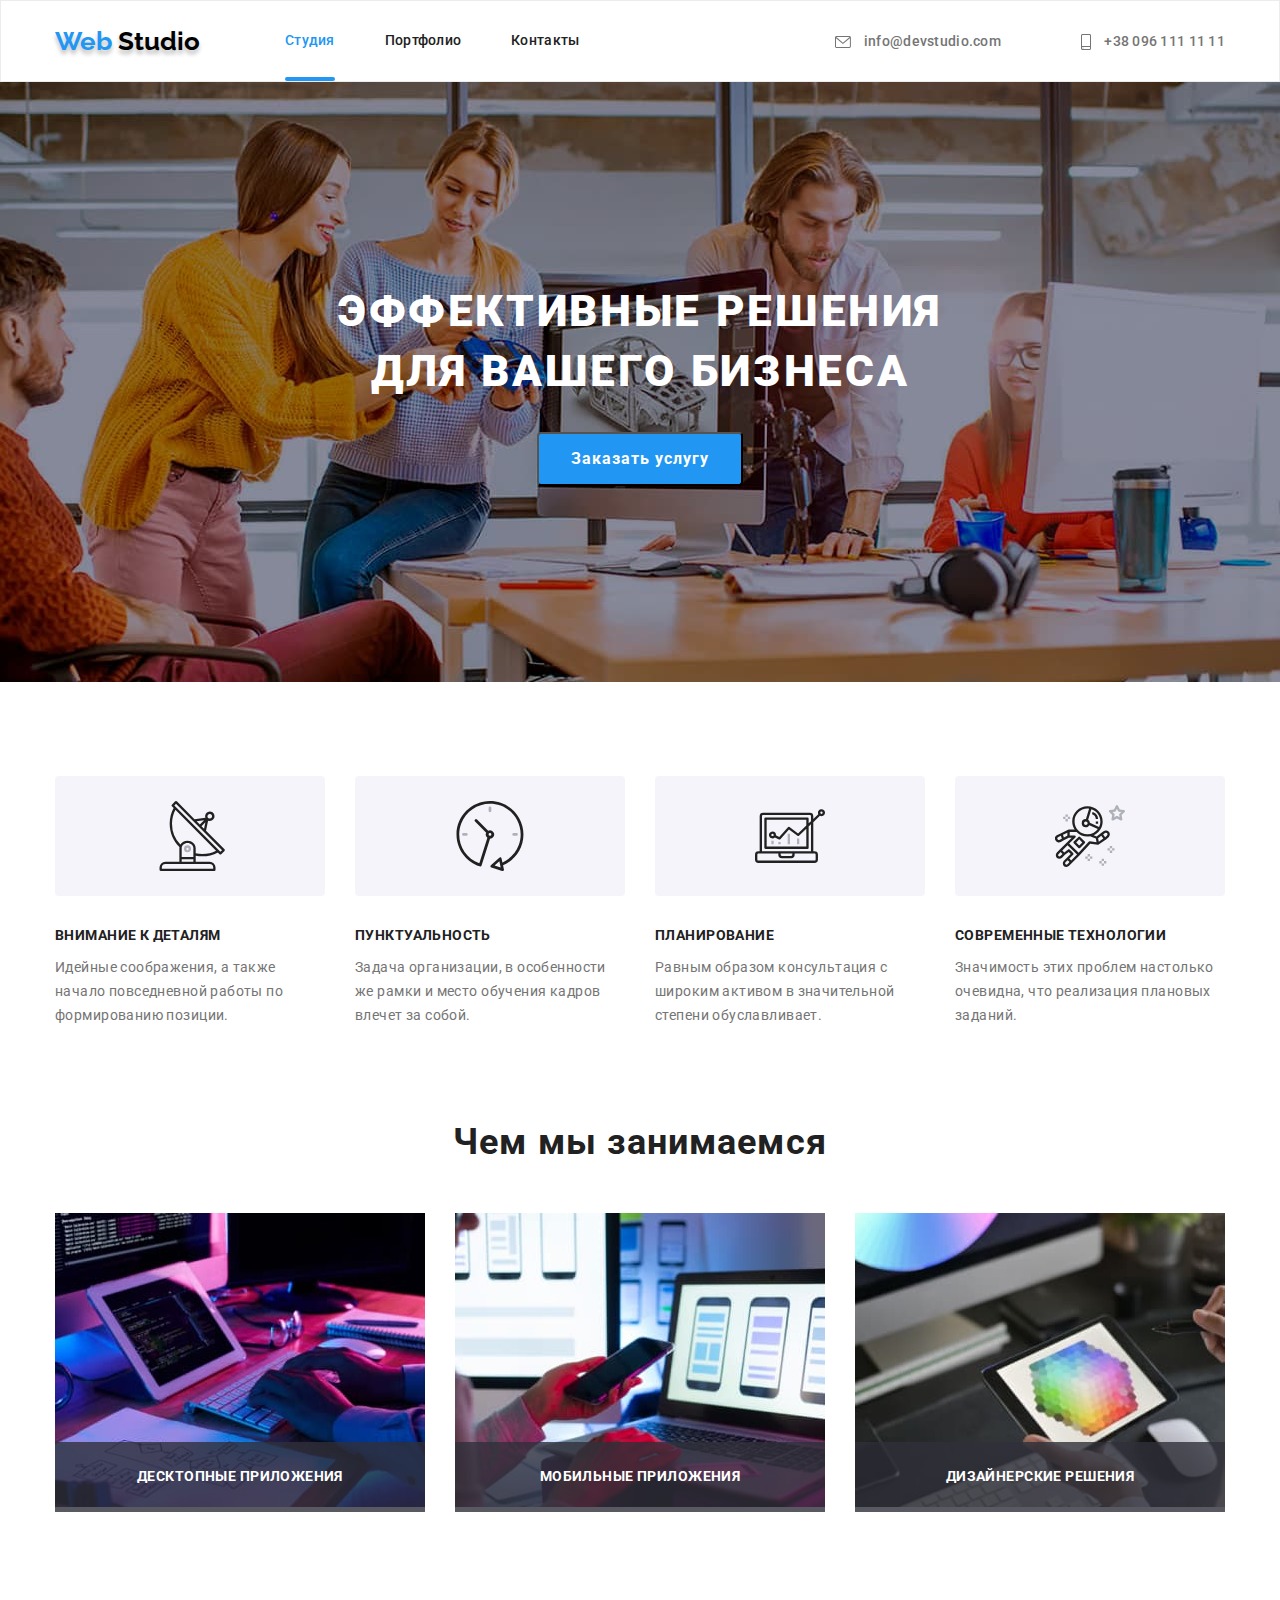
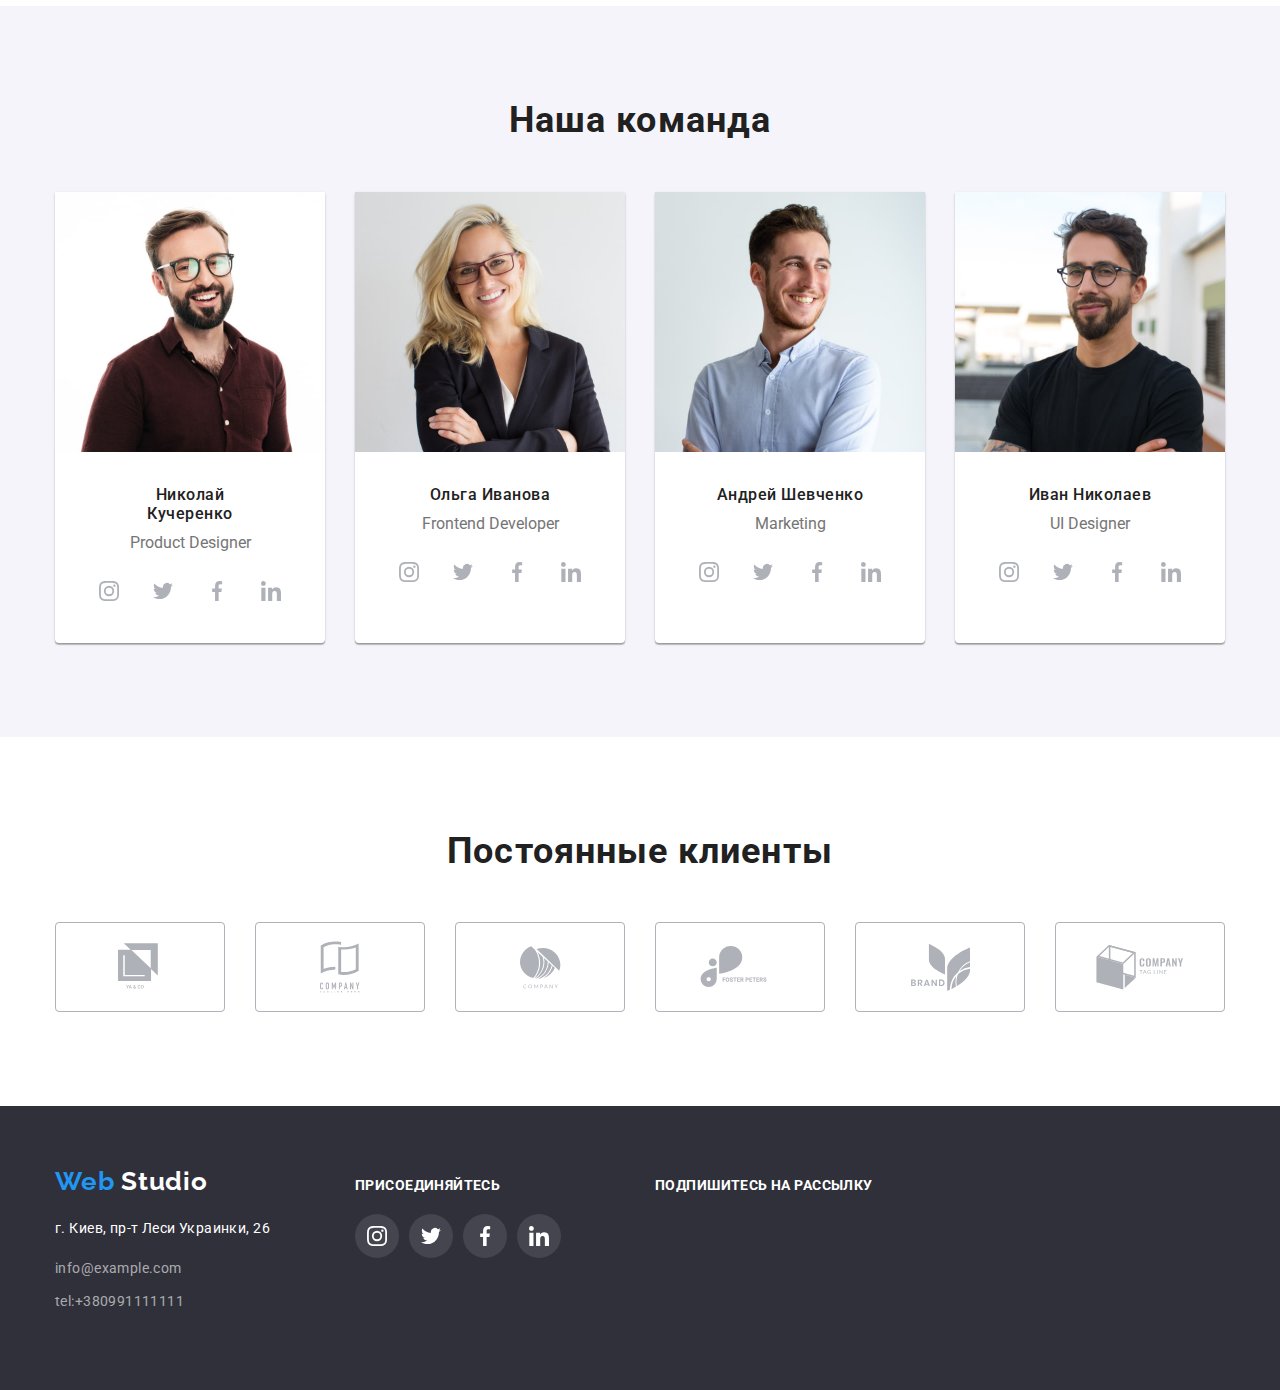
==== index.html @ 8d3ba30b "some changes" ====
<!DOCTYPE html>
<html lang="ru">
  <head>
    <meta charset="UTF-8" />
    <meta name="viewport" content="width=device-width, initial-scale=1.0" />
    <title>Веб студия</title>
    <link
      href="https://fonts.googleapis.com/css2?family=Raleway:wght@700&family=Roboto:wght@400;500;900&display=swap"
      rel="stylesheet"
    />
    <link rel="stylesheet" href="./css/normalize.css" />
    <link rel="stylesheet" href="./css/styles.css" />
  </head>
  <body>
    <!--Шапка сайта-->
    <header class="page-header">
      <div class="container flexbox">
        <!--Навигация-->
        <nav class="navigation">
          <a href="./index.html" class="logo">
            <span class="web"> Web</span> Studio</a
          >
          <ul class="menu-nav list">
            <li class="item">
              <a href="./index.html" class="nav-link current">Студия</a>
            </li>
            <li class="item">
              <a href="./portfolio.html" class="nav-link">Портфолио</a>
            </li>
            <li class="item">
              <a href="./index.html" class="nav-link">Контакты </a>
            </li>
          </ul>
        </nav>
        <!-- имейл и телефон -->
        <ul class="contact-us list">
          <li class="item">
            <a href="mailto:info@devstudio.com" class="email contact-link">
              <svg class="icon-envelope">
                  <use href="./images/ikonki svg/without color/sprite-nocolor.svg#icon-envelope" </use>
              </svg>
              info@devstudio.com</a
            >
          </li>
          <li class="item">
            <a href="tel:+380961111111" class="contact-link">
              <svg class="icon-smartphone">
                  <use href="./images/ikonki svg/without color/sprite-nocolor.svg#icon-smartphone" </use>
              </svg>
              +38 096 111 11 11</a
            >
          </li>
        </ul>
      </div>
    </header>

    <!--Герой-->
    <main>
      <section class="hero overlay">
        <div class="container">
          <h1 class="hero-title">Эффективные решения для вашего бизнеса</h1>
          <button class="btn" data-modal-open>Заказать услугу

          </button>
        </div>
      </section>

      <!--Преимушества-->

      <section class="section">
        <div class="container">
          <h2 class="section-title" hidden>Наши преимущества</h2>

          <ul class="list feature-list">
            <!--без ФОКУСА, ТОЛЬКО ХОВЕР, ТАК КАК НЕ ИНТЕРАКТИВНЫЙ ЭЛЕМЕНТ-->
            <li class="item">
              <div class="background-feature">
                <svg class="icon-antenna">
                                    <use href="./images/ikonki svg/with color/sprite-withcolor.svg#icon-antenna" </use>
                </svg>
              </div>
              <h3 class="list-title">Внимание к деталям</h3>
              <p class="description">
                Идейные соображения, а также начало повседневной работы по
                формированию позиции.
              </p>
            </li>
            <li class="item">
              <div class="background-feature">
                <svg class="icon-clock">
                                    <use href="./images/ikonki svg/with color/sprite-withcolor.svg#icon-clock" </use>
                </svg>
              </div>
              <h3 class="list-title">Пунктуальность</h3>
              <p class="description">
                Задача организации, в особенности же рамки и место обучения
                кадров влечет за собой.
              </p>
            </li>
            <li class="item">
              <div class="background-feature">
                <svg class="icon-diagram">
                                    <use href="./images/ikonki svg/with color/sprite-withcolor.svg#icon-diagram" </use>
                </svg>
              </div>
              <h3 class="list-title">Планирование</h3>
              <p class="description">
                Равным образом консультация с широким активом в значительной
                степени обуславливает.
              </p>
            </li>
            <li class="item">
              <div class="background-feature">
                <svg class="icon-astronaut">
                                                      <use href="./images/ikonki svg/with color/sprite-withcolor.svg#icon-astronaut" </use>
                </svg>
              </div>
              <h3 class="list-title">Современные технологии</h3>
              <p class="description">
                Значимость этих проблем настолько очевидна, что реализация
                плановых заданий.
              </p>
            </li>
          </ul>
        </div>
      </section>

      <!--Чем мы занимаемся-->
      <section class="section margin-top">
        <div class="container">
          <h2 class="section-title">Чем мы занимаемся</h2>
          <ul class="work-list list">
            <li class="item">
<div class="box2">             
   <img
                src="./images/Jpeg/index/desktop.jpg"
                width="370"
                alt="наши десктопные приложения"
              />
              <div class="title-absolute">
              <h3 class="title">Десктопные приложения</h3>
              </div>
              </div>
            </li>
            <li class="item">
              <div class="box2">
              <img
                src="./images/Jpeg/index/mobile.jpg"
                width="370"
                alt="наши мобильные приложения"
              />
                            <div class="title-absolute">

              <h3 class="title">Мобильные приложения</h3>
                            </div>
              </div>
            </li>
            <li class="item">
                            <div class="box2">
              <img
                src="./images/Jpeg/index/design.jpg"
                width="370"
                alt="наши дизайнерские решения"
              />
                            <div class="title-absolute">

              <h3 class="title">Дизайнерские решения</h3>
                            </div>
                            </div>
            </li>
          </ul>
        </div>
      </section>

      <!--Наша команда-->
      <section class="section background">
        <div class="container">
          <h2 class="section-title section-padding">Наша команда</h2>
          <ul class="list team-menu">
            <li class="team-member">
              <img
                class="image"
                src="./images/Jpeg/index/team1.jpg"
                width="270"
                alt="Продакт дизайнер"
              />
              <h3 class="team-title">Николай Кучеренко</h3>
              <p class="position-name" lang="en">Product Designer</p>

              <!-- social list -->
              <ul class="list social-list">
                <li class="social-item">
                  <a
                    href="https://www.instagram.com/"
                    class="social-link"
                    target="_blank"
                    rel="noopener noreferrer"
                    aria-label="ссылка на Instagram"
                  >
                    <svg class="social-icon" width="20" height="20">
                  <use href="./images/ikonki svg/without color/sprite-nocolor.svg#icon-instagram" </use>
                    </svg>
                  </a>
                </li>
                <li class="social-item">
                  <a
                    href="#"
                    class="social-link"
                    target="_blank"
                    rel="noopener noreferrer"
                    aria-label="ссылка на Twitter"
                  >
                    <svg class="social-icon" width="20" height="20">
                  <use href="./images/ikonki svg/without color/sprite-nocolor.svg#icon-twitter" </use>
                    </svg>
                  </a>
                </li>
                <li class="social-item">
                  <a
                    href="#"
                    class="social-link"
                    target="_blank"
                    rel="noopener noreferrer"
                    aria-label="ссылка на Facebook"
                  >
                    <svg class="social-icon" width="20" height="20">
                  <use href="./images/ikonki svg/without color/sprite-nocolor.svg#icon-facebook" </use>
                    </svg>
                  </a>
                </li>
                <li class="social-item">
                  <a
                    href="#"
                    class="social-link"
                    target="_blank"
                    rel="noopener noreferrer"
                    aria-label="ссылка на LinkedIn"
                  >
                    <svg class="social-icon" width="20" height="20">
                  <use href="./images/ikonki svg/without color/sprite-nocolor.svg#icon-linkedin" </use>
                    </svg>
                  </a>
                </li>
              </ul>
            </li>

            <li class="team-member">
              <img
                class="image"
                src="./images/Jpeg/index/team2.jpg"
                width="270"
                alt="Фронт енд девелопер"
              />
              <h3 class="team-title">Ольга Иванова</h3>
              <p class="position-name" lang="en">Frontend Developer</p>

              <ul class="list social-list">
                <li class="social-item">
                  <a href="https://www.instagram.com/" class="social-link" target="_blank" rel="noopener noreferrer"
                    aria-label="ссылка на Instagram">
                    <svg class="social-icon" width="20" height="20">
                      <use href="./images/ikonki svg/without color/sprite-nocolor.svg#icon-instagram" </use>
                    </svg>
                  </a>
                </li>
                <li class="social-item">
                  <a href="#" class="social-link" target="_blank" rel="noopener noreferrer" aria-label="ссылка на Twitter">
                    <svg class="social-icon" width="20" height="20">
                      <use href="./images/ikonki svg/without color/sprite-nocolor.svg#icon-twitter" </use>
                    </svg>
                  </a>
                </li>
                <li class="social-item">
                  <a href="#" class="social-link" target="_blank" rel="noopener noreferrer" aria-label="ссылка на Facebook">
                    <svg class="social-icon" width="20" height="20">
                      <use href="./images/ikonki svg/without color/sprite-nocolor.svg#icon-facebook" </use>
                    </svg>
                  </a>
                </li>
                <li class="social-item">
                  <a href="#" class="social-link" target="_blank" rel="noopener noreferrer" aria-label="ссылка на LinkedIn">
                    <svg class="social-icon" width="20" height="20">
                      <use href="./images/ikonki svg/without color/sprite-nocolor.svg#icon-linkedin" </use>
                    </svg>
                  </a>
                </li>
              </ul>
            </li>

            <li class="team-member">
              <img
                class="image"
                src="./images/Jpeg/index/team3.jpg"
                width="270"
                alt="Маркетинг"
              />
              <h3 class="team-title">Андрей Шевченко</h3>
              <p class="position-name" lang="en">Marketing</p>
              <ul class="list social-list">
                <li class="social-item">
                  <a href="https://www.instagram.com/" class="social-link" target="_blank" rel="noopener noreferrer"
                    aria-label="ссылка на Instagram">
                    <svg class="social-icon" width="20" height="20">
                      <use href="./images/ikonki svg/without color/sprite-nocolor.svg#icon-instagram" </use>
                    </svg>
                  </a>
                </li>
                <li class="social-item">
                  <a href="#" class="social-link" target="_blank" rel="noopener noreferrer" aria-label="ссылка на Twitter">
                    <svg class="social-icon" width="20" height="20">
                      <use href="./images/ikonki svg/without color/sprite-nocolor.svg#icon-twitter" </use>
                    </svg>
                  </a>
                </li>
                <li class="social-item">
                  <a href="#" class="social-link" target="_blank" rel="noopener noreferrer" aria-label="ссылка на Facebook">
                    <svg class="social-icon" width="20" height="20">
                      <use href="./images/ikonki svg/without color/sprite-nocolor.svg#icon-facebook" </use>
                    </svg>
                  </a>
                </li>
                <li class="social-item">
                  <a href="#" class="social-link" target="_blank" rel="noopener noreferrer" aria-label="ссылка на LinkedIn">
                    <svg class="social-icon" width="20" height="20">
                      <use href="./images/ikonki svg/without color/sprite-nocolor.svg#icon-linkedin" </use>
                    </svg>
                  </a>
                </li>
              </ul>
            </li>

            <li class="team-member">
              <img
                class="image"
                src="./images/Jpeg/index/team4.jpg"
                width="270"
                alt="Дизейнер интерфейсов"
              />
              <h3 class="team-title">Иван Николаев</h3>
              <p class="position-name" lang="en">UI Designer</p>
              <ul class="list social-list">
                <li class="social-item">
                  <a href="https://www.instagram.com/" class="social-link" target="_blank" rel="noopener noreferrer"
                    aria-label="ссылка на Instagram">
                    <svg class="social-icon" width="20" height="20">
                      <use href="./images/ikonki svg/without color/sprite-nocolor.svg#icon-instagram" </use>
                    </svg>
                  </a>
                </li>
                <li class="social-item">
                  <a href="#" class="social-link" target="_blank" rel="noopener noreferrer" aria-label="ссылка на Twitter">
                    <svg class="social-icon" width="20" height="20">
                      <use href="./images/ikonki svg/without color/sprite-nocolor.svg#icon-twitter" </use>
                    </svg>
                  </a>
                </li>
                <li class="social-item">
                  <a href="#" class="social-link" target="_blank" rel="noopener noreferrer" aria-label="ссылка на Facebook">
                    <svg class="social-icon" width="20" height="20">
                      <use href="./images/ikonki svg/without color/sprite-nocolor.svg#icon-facebook" </use>
                    </svg>
                  </a>
                </li>
                <li class="social-item">
                  <a href="#" class="social-link" target="_blank" rel="noopener noreferrer" aria-label="ссылка на LinkedIn">
                    <svg class="social-icon" width="20" height="20">
                      <use href="./images/ikonki svg/without color/sprite-nocolor.svg#icon-linkedin" </use>
                    </svg>
                  </a>
                </li>
              </ul>
            </li>
          </ul>
        </div>
      </section>

      <!--Наши клиенты-->
      <section class="section">
        <div class="container">
          <h2 class="section-title">Постоянные клиенты</h2>
          <ul class="list clients-list">
            <li class="clients-item">
              <a href="" class="clients-link">
                <svg class="clients-icon" width="44" height="49">
                  <use href="./images/ikonki svg/without color/sprite-nocolor.svg#icon-client1"</use>
                </svg>
              </a>
            </li>
            <li class="clients-item">
              <a href="" class="clients-link">
                <svg class="clients-icon" width="40" height="52">
                  <use href="./images/ikonki svg/without color/sprite-nocolor.svg#icon-client2" </use>
                </svg>
              </a>
            </li>
            <li class="clients-item">
              <a href="" class="clients-link">
                <svg class="clients-icon" width="41" height="43">
                  <use href="./images/ikonki svg/without color/sprite-nocolor.svg#icon-client3" </use>
                </svg>
              </a>
            </li>
            <li class="clients-item">
              <a href="" class="clients-link">
                <svg class="clients-icon" width="80" height="42">
                  <use href="./images/ikonki svg/without color/sprite-nocolor.svg#icon-client4" </use>
                </svg>
              </a>
            </li>
            <li class="clients-item">
              <a href="" class="clients-link">
                <svg class="clients-icon" width="59" height="47">
                  <use href="./images/ikonki svg/without color/sprite-nocolor.svg#icon-client5" </use>
                </svg>
              </a>
            </li>
            <li class="clients-item">
              <a href="" class="clients-link">
                <svg class="clients-icon" width="88" height="45">
                  <use href="./images/ikonki svg/without color/sprite-nocolor.svg#icon-client6" </use>
                </svg>
              </a>
            </li>
          </ul>
        </div>
      </section>
    </main>

    <!--Футер-->
    <footer class="footer">
      <div class="container footer-menu">
        <!-- logo-address-in-footer -->

        <div class="logo-address">
          <a href="./index.html" class="footer-logo">
            <span class="web"> Web </span> Studio
          </a>
          <address>
            <p class="contacts-address">г. Киев, пр-т Леси Украинки, 26</p>

            <ul class="padding-zero">
              <li class="list">
                <a href="mailto:info@example.com" class="contacts-item"
                  >info@example.com</a
                >
              </li>
              <li class="list contacts-margin">
                <a href="tel:+380991111111" class="contacts-item"
                  >tel:+380991111111</a
                >
              </li>
            </ul>
          </address>
        </div>

        <!-- Присоединяйтесь -->
        <div class="join-menu">
          <b class="join">Присоединяйтесь</b>
          <ul class="list social-list-footer">
            <li class="social-item-footer">
              <a
                href="#"
                class="social-link-footer"
                target="_blank"
                rel="noopener noreferrer"
                aria-label="ссылка на Instagram"
                ><svg class="social-icon-footer" width="20" height="20">
                      <use href="./images/ikonki svg/without color/sprite-nocolor.svg#icon-instagram" </use>
                  
                  </svg
              ></a>
            </li>
            <li class="social-item-footer">
              <a
                href="#"
                class="social-link-footer"
                target="_blank"
                rel="noopener noreferrer"
                aria-label="ссылка на Twitter"
                ><svg class="social-icon-footer" width="20" height="20">
                                        <use href="./images/ikonki svg/without color/sprite-nocolor.svg#icon-twitter" </use>

                  </svg
              ></a>
            </li>
            <li class="social-item-footer">
              <a
                href="#"
                class="social-link-footer"
                target="_blank"
                rel="noopener noreferrer"
                aria-label="ссылка на Facebook"
                ><svg class="social-icon-footer" width="20" height="20">
                  
                                        <use href="./images/ikonki svg/without color/sprite-nocolor.svg#icon-facebook" </use>
                  </svg
              ></a>
            </li>
            <li class="social-item-footer">
              <a
                href="#"
                class="social-link-footer"
                target="_blank"
                rel="noopener noreferrer"
                aria-label="ссылка на LinkedIn"
              >
                <svg class="social-icon-footer" width="20" height="20">
                                        <use href="./images/ikonki svg/without color/sprite-nocolor.svg#icon-linkedin" </use>
                </svg>
              </a>
            </li>
          </ul>
        </div>

        <div>
          <b class="join"> Подпишитесь на рассылку</b>
        </div>
      </div>
    </footer>
    <div class="backdrop is-hidden" data-modal>
      <div class="modal">
<button class="btn-close" data-modal-close>
                <svg class="icon-vector">
                  <use href="./images/ikonki svg/without color/sprite-nocolor.svg#icon-vector" </use>
                </svg>
  
  </button>   
<p class="message">This is modal!</p>

</div>
    </div>
      <script src="./js/modal.js"></script>
  </body>
</html>
---- css/styles.css ----
html {
  box-sizing: border-box;
}

*,
*::before,
*::after {
  box-sizing: inherit;
}

/* Остальной код */

:root {
  --primary-text-color: #757575;
  --title-text-color: #212121;
  --accent-color: #2196f3;
  --white-color: #ffffff;
  --dark-color: #000000;
  --color1: #afb1b8;
  --transition: 250ms cubic-bezier(0.4, 0, 0.2, 1);
}

h1,
h2,
h3 {
  margin-top: 0;
  margin-bottom: 0;
}

/* утилиты */
.list {
  padding: 0;
  margin: 0;
  list-style: none;
}

/* Body */

body {
  background-color: #ffffff;
  color: var(--title-text-color);
  font-family: Roboto, sans-serif;
  /* font-style: normal; */
  font-weight: 400;
  margin: 0;
}

/* Шапка сайта */

.page-header {
  /* display: flex; */
  border: 1px solid #ececec;
}

.container {
  width: 1200px;
  padding-right: 15px;
  padding-left: 15px;
  margin-left: auto;
  margin-right: auto;
  /* outline: 1px solid brown; */
}

/* /* .section{ */

.section {
  padding: 94px 0;
  /* background-color: yellow; */
}

/* Навигация */

.logo {
  margin-right: 85px;
  font-family: Raleway, sans-serif;
  font-weight: 700;
  font-size: 26px;
  line-height: 1.19;
  text-decoration: none;
  color: #000000;
  text-shadow: 0px 4px 4px rgba(0, 0, 0, 0.25);
}

.web {
  color: #2196f3;
}

.navigation {
  display: flex;
  align-items: center;
  margin-right: auto;
}

.menu-nav {
  display: flex;
}

.menu-nav .item:not(:last-child) {
  margin-right: 50px;
}

.menu-nav .item {
  position: relative;
}

.menu-nav .nav-link.current::after {
  position: absolute;
  content: "";
  bottom: 0;
  left: 0;
  width: 100%;
  height: 4px;
  border-radius: 2px;
  background-color: #2196f3;
}

.menu-nav .nav-link.current {
  color: #2196f3;
}
.nav-link {
  display: block;
  padding-top: 32px;
  padding-bottom: 32px;
  font-weight: 500;
  font-size: 14px;
  line-height: 1.14;
  letter-spacing: 0.02em;
  color: var(--title-text-color);
  text-decoration: none;
  transition: color var(--transition);
}

.nav-link:focus,
.nav-link:hover {
  color: #2196f3;
}

/* .contact-us; */

.flexbox {
  display: flex;
  justify-content: flex-end;
  align-items: center;
}

.nav-padding {
  padding-top: 25px;
  padding-bottom: 25px;
}

.contact-us {
  display: flex;
  margin-left: auto;
}

.email {
  margin-right: 30px;
}

.contact-link {
  font-weight: 500;
  font-size: 14px;
  line-height: 1.14;
  letter-spacing: 0.02em;
  color: var(--primary-text-color);
  text-decoration: none;
  transition: color var(--transition);
}

.contact-link:focus,
.contact-link:hover {
  color: #2196f3;
}

.icon-smartphone {
  vertical-align: middle;
  width: 10px;
  height: 16px;
  margin-right: 10px;
  fill: currentColor;
}

.icon-envelope {
  vertical-align: middle;
  width: 16px;
  height: 12px;
  margin-right: 10px;
  fill: currentColor;
}

.contact-us .item + .item {
  margin-left: 50px;
}

/* Герой */
.hero {
  max-width: 1600px;
  height: 600px;
  margin-left: auto;
  margin-right: auto;
  margin-top: 0;
  padding-top: 200px;
  padding-bottom: 200px;
  text-align: center;
  /* background-color: springgreen; */
}

.overlay {
  max-width: 1600px;
  height: 600px;
  margin-left: auto;
  margin-right: auto;
  /* outline: 1px solid red; */
  background-image: linear-gradient(to right, rgba(47, 48, 58, 0.4));
  background-image: url(../images/Jpeg/index/hero-bg.jpg);
  background-repeat: no-repeat;
  background-position: center;
  background-size: cover;
}

.hero-title {
  margin-bottom: 30px;
  margin-left: auto;
  margin-right: auto;
  width: 696px;
  height: 120px;
  font-weight: 900;
  font-size: 44px;
  line-height: 1.36;
  text-align: center;
  letter-spacing: 0.06em;
  text-transform: uppercase;
  color: var(--white-color);
  /* color: rgb(152, 152, 160); */
}

.btn {
  display: inline-block;
  padding: 10px 32px;
  border-radius: 4px;
  min-width: 200px;
  font-family: inherit;
  font-weight: 700;
  font-size: 16px;
  line-height: 1.87;
  text-align: center;
  text-decoration: none;
  letter-spacing: 0.06em;
  background: #2196f3;
  color: #ffffff;
}

/* <!--Преимушества--> */

.margin-top {
  padding-top: 0;
}

.section-title {
  margin-bottom: 50px;
  font-weight: 700;
  font-size: 36px;
  line-height: 1.16;
  text-align: center;
  letter-spacing: 0.03em;
}

.feature-list {
  display: flex;
  flex-wrap: wrap;
  justify-content: space-between;
}

.feature-list > .item {
  width: 270px;
  /* background-color: peru; */
  /* margin-top: 94px;
  margin-bottom: 94px; */
}

.background-feature {
  width: 270px;
  height: 120px;
  background-color: #f5f4fa;
  border-radius: 4px;
}

.icon-antenna {
  margin: 25px 102.34px;
  width: 70px;
  height: 70px;
  vertical-align: middle;
}

.icon-clock,
.icon-diagram,
.icon-astronaut {
  width: 70px;
  height: 70px;
  margin: 25px 100px;
  vertical-align: middle;
}

.list-title {
  margin-top: 30px;
  margin-bottom: 10px;
  font-weight: 700;
  font-size: 14px;
  line-height: 1.42;
  letter-spacing: 0.03em;
  text-transform: uppercase;
}

.section .description {
  margin-bottom: 0;
  margin-top: 0;
  font-size: 14px;
  line-height: 1.71;
  letter-spacing: 0.03em;
  color: var(--primary-text-color);
}
/* Чем мы занимаемся */

.ourwork-title {
  font-weight: 700;
  font-size: 14px;
  line-height: 1.14;
  text-align: center;
  letter-spacing: 0.03em;
  text-transform: uppercase;
  color: var(--white-color);
}

/* work */

.work-list {
  display: flex;
}

.work-list .item:not(:last-child) {
  margin-right: 30px;
}

.title {
  font-weight: 700;
  font-size: 14px;
  line-height: 1.14;
  text-align: center;
  letter-spacing: 0.03em;
  text-transform: uppercase;
  color: #ffffff;
}

.box2 {
  position: relative;
  width: 370px;
}

.title-absolute {
  position: absolute;
  width: 100%;
  bottom: 0;
  height: 70px;
  align-content: center;
  justify-content: center;
  padding: 27px 82px;
  background: rgba(47, 48, 58, 0.8);
}
/* Наша команда */

.background {
  background-color: #f5f4fa;
}

.team-menu {
  display: flex;
  flex-wrap: wrap;
  /* justify-content: space-between; */
  /* padding-bottom: 94px; */
}

.team-member {
  display: block;
  width: calc((100% - 30px * 3) / 4);
  margin-right: 30px;
  background-color: #ffffff;
  box-shadow: 0px 1px 3px rgba(0, 0, 0, 0.12), 0px 1px 1px rgba(0, 0, 0, 0.14),
    0px 2px 1px rgba(0, 0, 0, 0.2);
  border-radius: 0px 0px 4px 4px;
}

.team-member:nth-child(4n) {
  margin-right: 0;
}

.image {
  margin-bottom: 30px;
}
.team-title {
  margin-bottom: 10px;
  margin-left: 56px;
  margin-right: 56px;
  font-weight: 500;
  font-size: 16px;
  line-height: 1.18;
  /* identical to box height */
  text-align: center;
  letter-spacing: 0.03em;
}

.position-name {
  margin-top: 0;
  margin-bottom: 16px;
  /* margin-left: 70px;
  margin-right: 70px; */
  text-align: center;
  font-size: 16px;
  line-height: 1.18;
  /* identical to box height */
  color: var(--primary-text-color);
}

/* social list */

.social-list {
  display: flex;
  height: 44px;
  width: 270px;
  margin-bottom: 30px;
  justify-content: center;
}

.social-item:not(:last-child) {
  margin-right: 10px;
}

.social-link {
  display: inline-flex;
  justify-content: center;
  align-items: center;
  width: 44px;
  height: 44px;
  background-color: var(--white-color);
  border-radius: 50%;
  color: #afb1b8;
  transition: color var(--transition), background-color var(--transition),
    border-radius var(--transition);
}

.social-link:hover,
.social-link:focus {
  color: var(--white-color);
  background-color: #2196f3;
  border-radius: 50%;
}

/* content: "";
  width: 44px;
  height: 44px; */
/* background-image: url("../images/instagram-2.svg");
    background-repeat: no-repeat; */
/* background-size: 20px; */
/* background-color: var(--accent-color); */
/* background-position: center; */
/* border-radius: 50%; */
/* display: block;
  padding-bottom: 24px;
  width: 44px;
  height: 44px;
  color: #afb1b8;
  text-decoration: none;
  text-align: center; */

.social-icon {
  fill: currentColor;
}

/* clients */

.clients-list {
  display: flex;
  align-items: center;
}

.clients-item:not(:last-child) {
  margin-right: 30px;
}
.clients-link {
  display: flex;
  box-sizing: border-box;
  align-items: center;
  justify-content: center;
  width: 170px;
  height: 90px;
  /* border: 1px solid #e5e5e5; */
  border-radius: 4px;
  border: 1px solid #afb1b8;
  /* fill: #afb1b8; */
  color: #afb1b8;
  transition: color var(--transition), border var(--transition);
}

.clients-link:hover,
.clients-link:focus {
  border: 1px solid #2196f3;
  color: #2196f3;
}
.clients-icon {
  vertical-align: middle;
  fill: currentColor;
}

/* footer */

.footer {
  background-color: #2f303a;
  padding-top: 60px;
  padding-bottom: 60px;
}

.footer-menu {
  display: flex;
  align-items: baseline;
}

.logo-address {
  display: block;
  margin-right: 30px;
  width: 270px;
  justify-content: left;
}

.footer-logo {
  display: block;
  margin-bottom: 20px;
  font-family: Raleway;
  font-weight: 700;
  font-size: 26px;
  line-height: 1.19;
  letter-spacing: 0.03em;
  text-decoration: none;
  color: #ffffff;
}

.contacts-address {
  margin: 0;
  font-size: 14px;
  line-height: 1.71;
  /* or 171% */
  letter-spacing: 0.03em;
  color: var(--white-color);
  text-decoration: none;
  font-style: normal;
}

.padding-zero {
  padding-left: 0;
}

.contacts-item {
  display: block;
  margin-top: 9px;
  font-size: 14px;
  line-height: 1.71;
  letter-spacing: 0.03em;
  color: rgba(255, 255, 255, 0.6);
  font-style: normal;
  text-decoration: none;
}

/* join */
.join-menu {
  display: block;
  width: 270px;
  margin-right: 30px;
  /* padding-top: 72px; */
}

.join {
  display: block;
  text-align: left;
  margin-bottom: 20px;
  font-weight: 700;
  font-size: 14px;
  line-height: 1.14;
  letter-spacing: 0.03em;
  text-transform: uppercase;
  color: #ffffff;
}

/* social list footer*/

.social-list-footer {
  display: flex;
  height: 44px;
  width: 270px;
  justify-content: left;
}

.social-item-footer:not(:last-child) {
  margin-right: 10px;
}

.social-item-footer {
  display: block;
  /* width: 44px;
  height: 44px;
  color: #afb1b8;
  text-decoration: none;
  text-align: center;
  background: rgba(255, 255, 255, 0.1); */
}

.social-link-footer {
  display: flex;
  justify-content: center;
  align-items: center;
  width: 44px;
  height: 44px;
  background-color: rgba(255, 255, 255, 0.1);
  border-radius: 50%;
  transition: background-color var(--transition);
}

.social-link-footer:hover,
.social-link-footer:focus {
  background-color: #2196f3;
}

.social-icon-footer {
  fill: #ffffff;
}

/* style="position:absolute;width:0;height:0" posle <svg aria-hidden="true"*/

.backdrop {
  position: fixed;
  top: 0;
  left: 0;
  right: 0;
  bottom: 0;
  background-color: rgba(0, 0, 0, 0.2);
  opacity: 1;
  transition: opacity var(--transition);
}

.backdrop.is-hidden {
  visibility: hidden;
  pointer-events: none;
  opacity: 0;
}

.backdrop.is-hidden .modal {
  transform: translate(-50%, -50%) scale(0.5);
}

.modal {
  position: absolute;
  top: 50%;
  left: 50%;
  transform: translate(-50%, -50%) scale(1);
  width: 100%;
  max-width: 528px;
  height: 581px;
  background-color: #ffffff;
  box-shadow: 0px 1px 3px rgba(0, 0, 0, 0.12), 0px 1px 1px rgba(0, 0, 0, 0.14),
    0px 2px 1px rgba(0, 0, 0, 0.2);
  border-radius: 4px;
  transition: transform var(--transition);
}

.btn-close {
  position: absolute;
  top: 8px;
  right: 8px;
  width: 30px;
  height: 30px;
  background-color: #ffffff;
  border: 1px solid rgba(0, 0, 0, 0.1);
  box-sizing: border-box;
  border-radius: 50%;
  padding: 9 10;
  align-items: center;
}

.icon-vector {
  width: 11px;
  height: 11px;
}

.message {
  font-size: 25px;
  font-weight: 700;
  text-align: center;
  justify-content: center;
  /* right: auto;
  left: auto; */
  padding: 200px 40px;
}
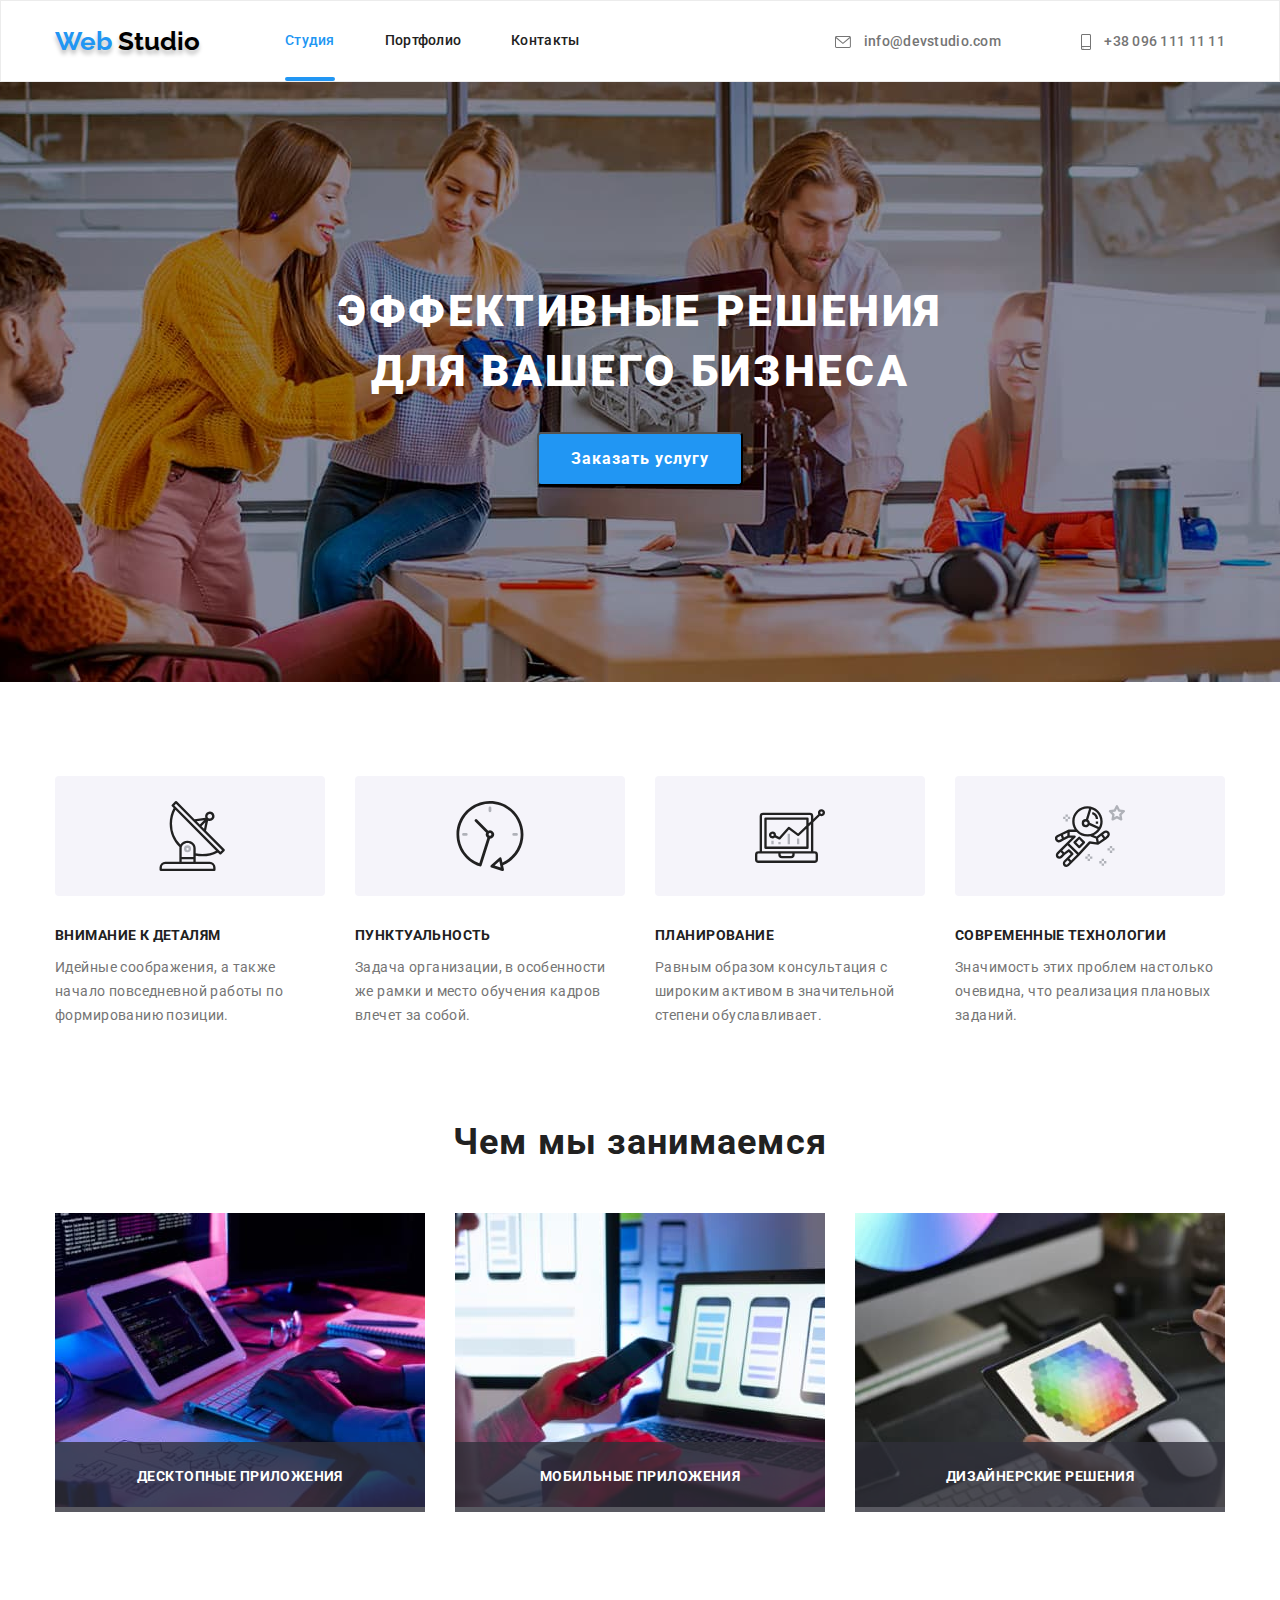
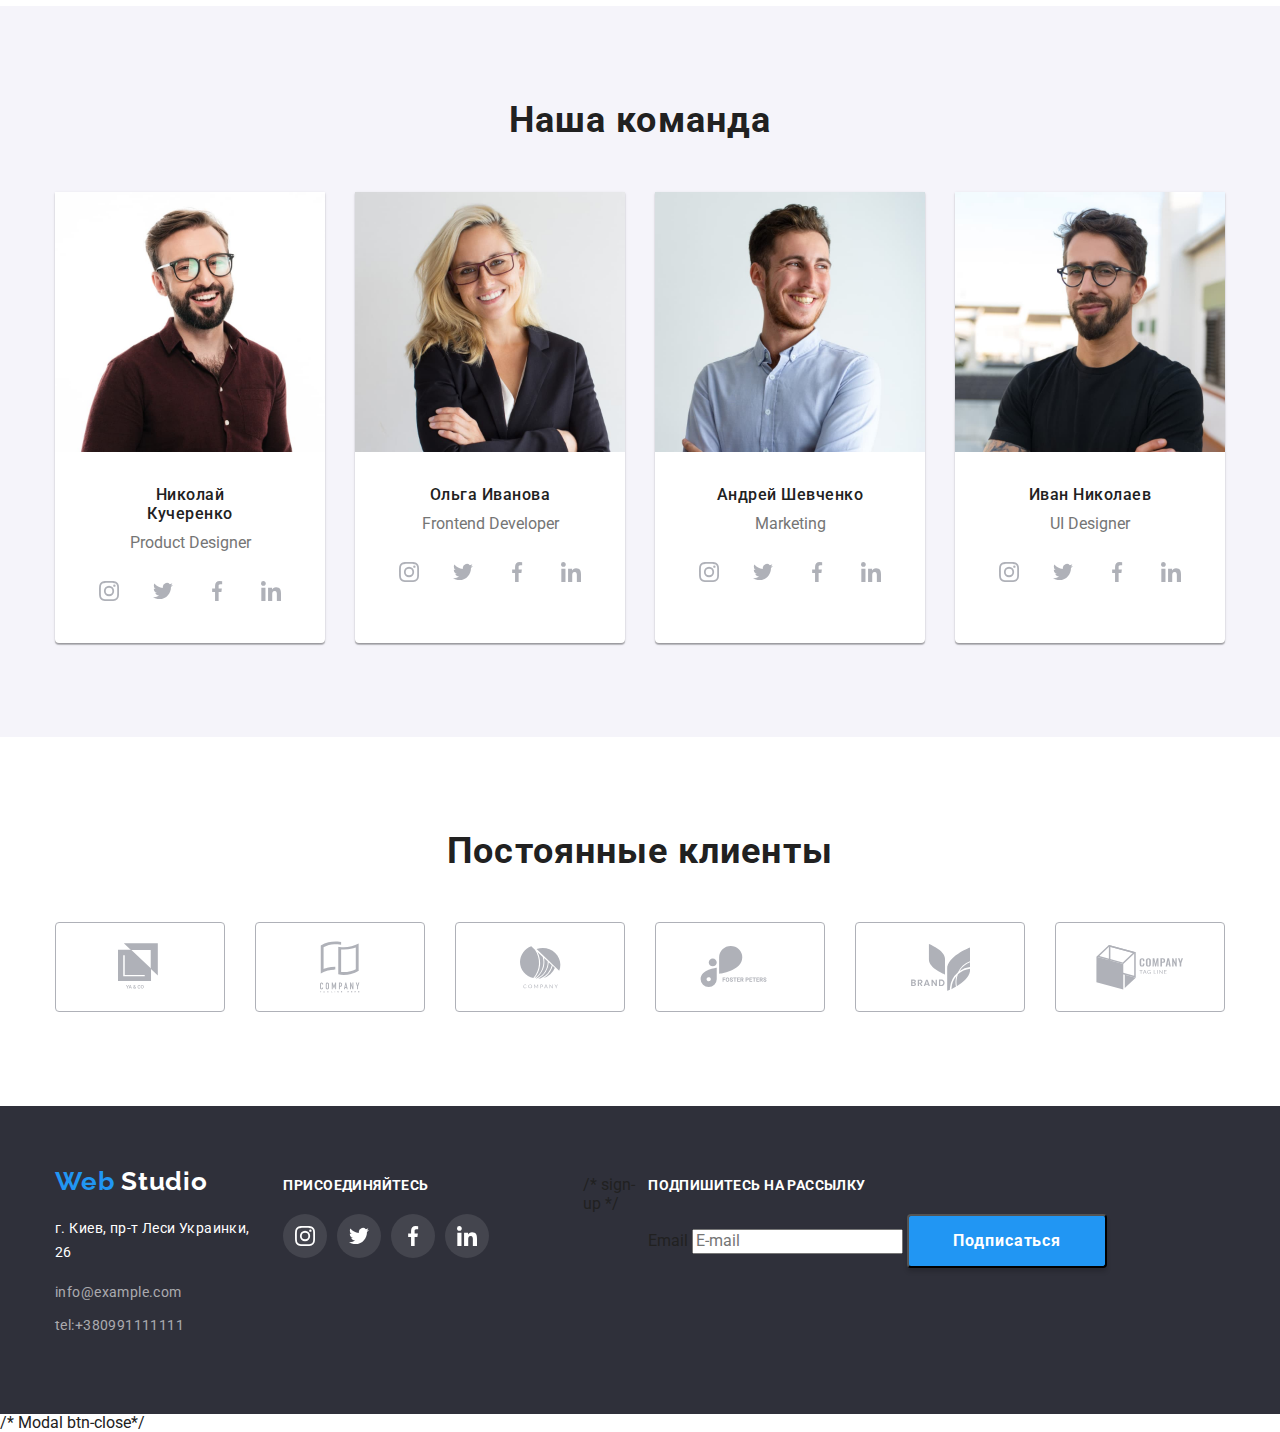
==== commit 754fac8e: "Form in Index is created" ====
--- a/index.html
+++ b/index.html
@@ -512,23 +512,83 @@
           </ul>
         </div>
 
-        <div>
+
+/* sign-up */
+
+        <div class="sign-up">
           <b class="join"> Подпишитесь на рассылку</b>
+          <form class="join-us-form">
+          <label for="email" >Email</label>
+          <input type="email" name="email" id="email" placeholder="E-mail"/>
+
+                    <button class="btn" type="submit">Подписаться</button>
+          </form>
         </div>
       </div>
     </footer>
+
+
+    /* Modal btn-close*/
+
     <div class="backdrop is-hidden" data-modal>
       <div class="modal">
 <button class="btn-close" data-modal-close>
                 <svg class="icon-vector">
                   <use href="./images/ikonki svg/without color/sprite-nocolor.svg#icon-vector" </use>
                 </svg>
-  
+                  
   </button>   
-<p class="message">This is modal!</p>
+
+  <!-- Form -->
+
+  <form class="form" autocomplete="off">
+<div>
+<div class="name-form">  
+<b >Оставьте свои данные, мы вам перезвоним</b>
+</div>
+<div class="form-field">
+  <label for="name" class="form-label">Имя</label>
+<input type="text" class="form-input" name="name" id="name" placeholder=" ">
+                <!-- <svg class="icon-vektor">
+                  <use href="./images/ikonki svg/without color/sprite-nocolor.svg#icon-vector-1-1" width="12" height="12" </use>
+                </svg> -->
+
+</div>
+
+<div class="form-field">
+    <label for="tel">Телефон </label>
+
+    <input type="tel" name="tel" id="tel">
+</div>
+
+<div class="form-field">
+    <label for="email"> Почта </label>
+    <input type="email" name="email" id="email" autocomplete="on">
+</div>
+
+<div class="form-field">
+  <label for="comment"> Комментарий </label>
+<textarea class="comment" name="comment" id="comment" rows="8" placeholder="Введите текст"></textarea>
+</div>
+
+<div class="checkbox">
+  <input type="checkbox" name="checkbox" value="checkbox" id="checkbox">
+    <label for="checkbox"> Соглашаюсь с рассылкой и принимаю Условия договора </label>
+</div>
+
+<div>
+<button class="btn" type="submit">Отправить</button>
+</div>
+</div>
+
+</form>
 
 </div>
     </div>
       <script src="./js/modal.js"></script>
   </body>
 </html>
+
+<label>
+  
+</label>--- a/css/styles.css
+++ b/css/styles.css
@@ -40,7 +40,7 @@
   background-color: #ffffff;
   color: var(--title-text-color);
   font-family: Roboto, sans-serif;
-  /* font-style: normal; */
+  font-style: normal;
   font-weight: 400;
   margin: 0;
 }
@@ -248,6 +248,8 @@
   letter-spacing: 0.06em;
   background: #2196f3;
   color: #ffffff;
+  box-shadow: 0px 4px 4px rgba(0, 0, 0, 0.15);
+  border-radius: 4px;
 }
 
 /* <!--Преимушества--> */
@@ -631,6 +633,13 @@
   fill: #ffffff;
 }
 
+/* sign-up */
+.sign-up {
+  width: 785px;
+}
+
+/* Modal .btn-close*/
+
 /* style="position:absolute;width:0;height:0" posle <svg aria-hidden="true"*/
 
 .backdrop {
@@ -688,12 +697,88 @@
   height: 11px;
 }
 
-.message {
-  font-size: 25px;
-  font-weight: 700;
-  text-align: center;
-  justify-content: center;
-  /* right: auto;
-  left: auto; */
-  padding: 200px 40px;
-}
+/* <!-- Form -- > */
+
+.form {
+  width: 528px;
+  height: 581px;
+  margin-left: auto;
+  margin-right: auto;
+  padding: 40px;
+  background: #ffffff;
+  box-shadow: 0px 1px 3px rgba(0, 0, 0, 0.12), 0px 1px 1px rgba(0, 0, 0, 0.14),
+    0px 2px 1px rgba(0, 0, 0, 0.2);
+  border-radius: 4px;
+}
+
+.name-form {
+  margin-bottom: 12px;
+  font-weight: 700;
+  font-size: 20px;
+  line-height: 1.15;
+  text-align: center;
+  letter-spacing: 0.03em;
+  color: #212121;
+}
+
+.form-field {
+  /* position: relative; */
+  display: flex;
+  width: 448px;
+  height: 40px;
+  flex-direction: column;
+  margin-bottom: 28px;
+  outline: 2px solid #2196f3;
+  border: 1px solid rgba(33, 33, 33, 0.2);
+  box-sizing: border-box;
+  border-radius: 4px;
+}
+
+.form-field input {
+  padding: 11px 0;
+  margin: 0;
+  width: 448px;
+}
+
+.form-field label {
+  margin-bottom: 4px;
+  font-size: 12px;
+  line-height: 1.16;
+  /* identical to box height */
+  letter-spacing: 0.01em;
+  color: #757575;
+}
+
+.form-field textarea {
+  height: 138px;
+}
+
+.form-field textarea::placeholder {
+  color: tomato;
+}
+
+textarea {
+  resize: none;
+}
+
+.comment {
+  margin-bottom: 20px;
+  padding: 12px 16px;
+  width: 448px;
+  height: 120px;
+  border: 1px solid rgba(33, 33, 33, 0.2);
+  box-sizing: border-box;
+  border-radius: 4px;
+}
+.checkbox {
+  width: 425px;
+  margin-bottom: 30px;
+}
+
+.icon-vektor {
+  position: absolute;
+  top: 50%;
+  padding: 15px;
+  transform: translateY(-50%);
+  transition: var(--transition);
+}
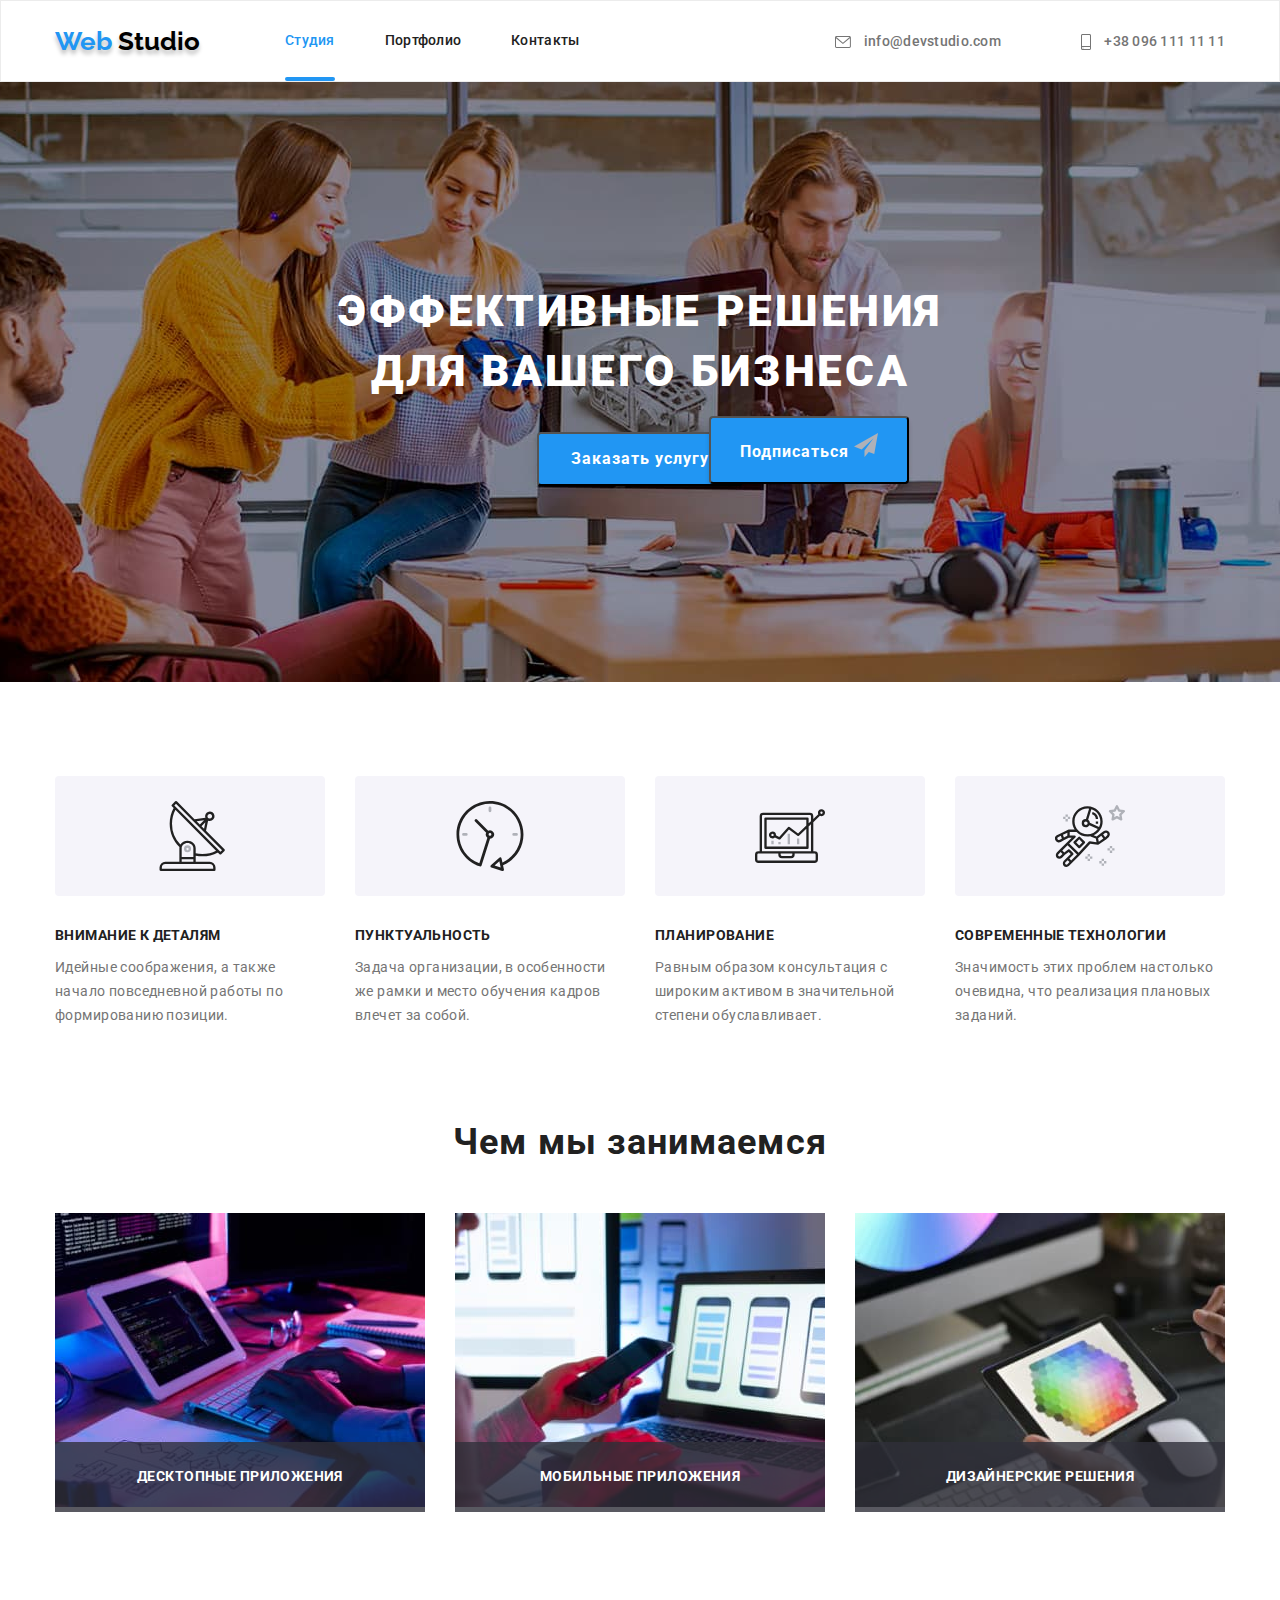
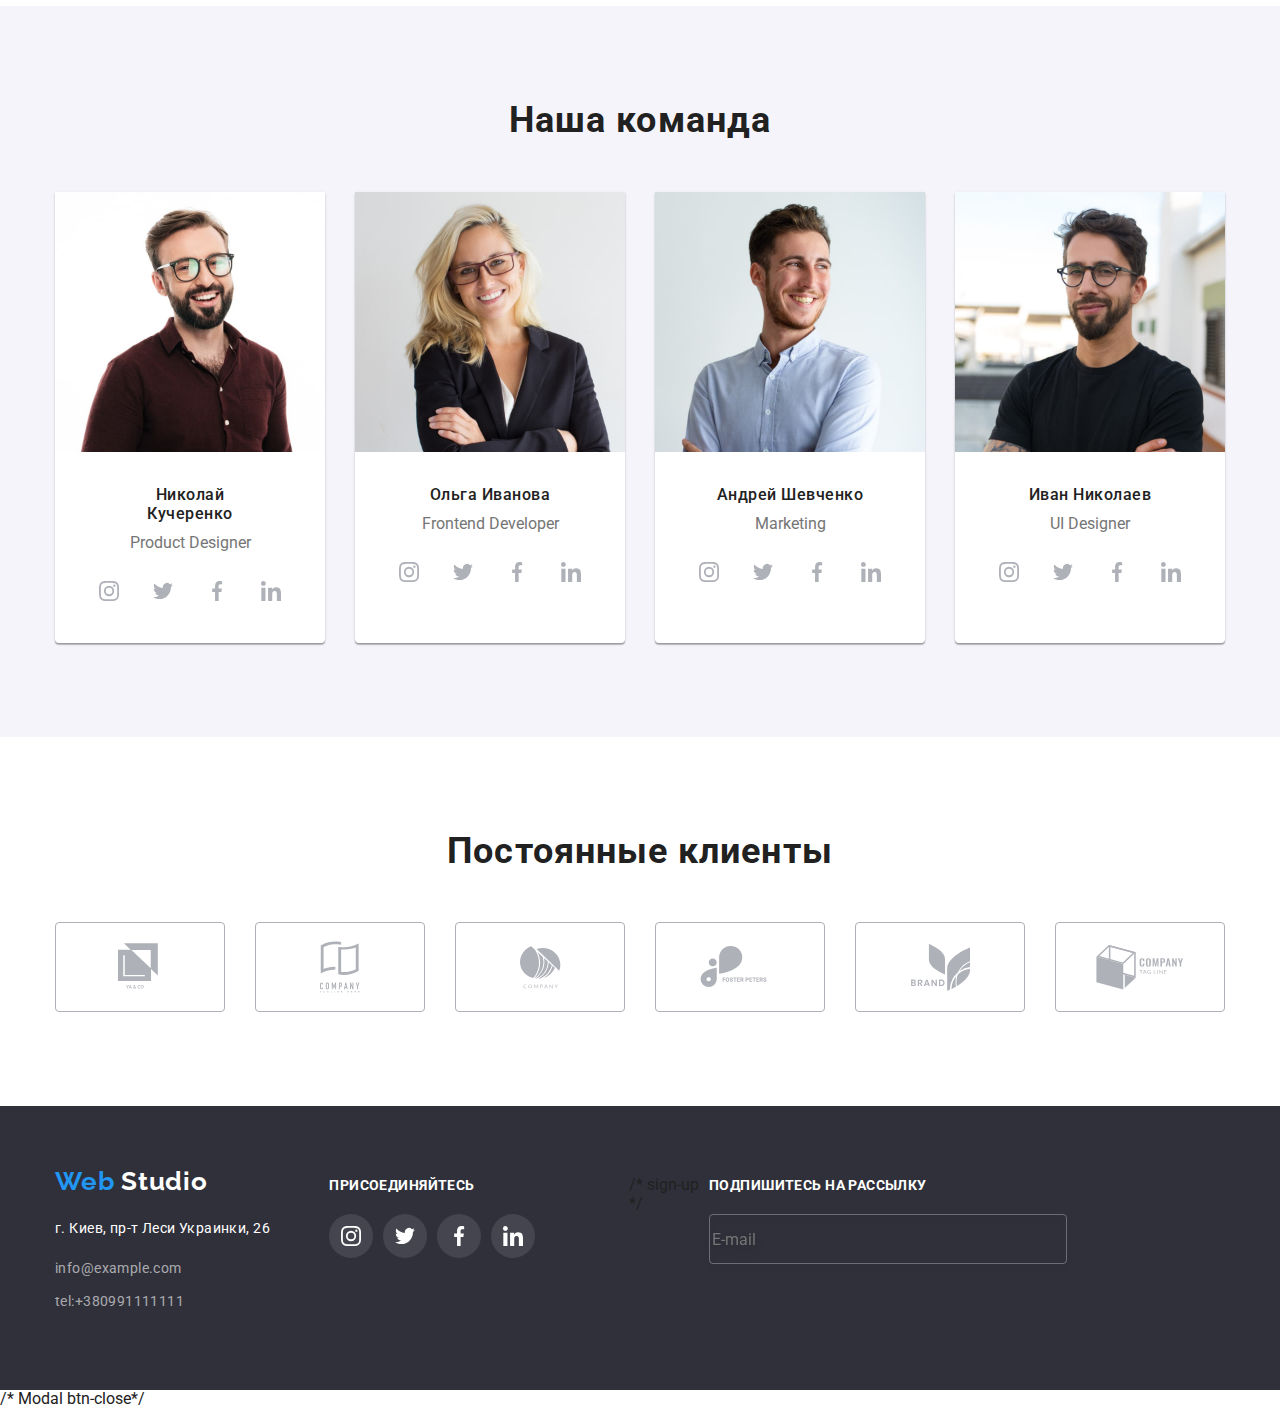
==== commit c7f6a5ed: "checkbox in process" ====
--- a/index.html
+++ b/index.html
@@ -518,12 +518,15 @@
         <div class="sign-up">
           <b class="join"> Подпишитесь на рассылку</b>
           <form class="join-us-form">
-          <label for="email" >Email</label>
-          <input type="email" name="email" id="email" placeholder="E-mail"/>
-
-                    <button class="btn" type="submit">Подписаться</button>
+          <input type="email" class="join-email" name="email" id="email" placeholder="E-mail"/>
+
+                    <button class="btn btn-sign-up icon-vektor" type="submit">Подписаться
+                      <svg class="icon-send-form">
+                        <use href="./images/ikonki svg/without color/sprite-nocolor.svg#icon-icon-send" </use>
+                      </svg>
+                    </button>
+                    </div>
           </form>
-        </div>
       </div>
     </footer>
 
@@ -544,7 +547,7 @@
   <form class="form" autocomplete="off">
 <div>
 <div class="name-form">  
-<b >Оставьте свои данные, мы вам перезвоним</b>
+<b>Оставьте свои данные, мы вам перезвоним</b>
 </div>
 <div class="form-field">
   <label for="name" class="form-label">Имя</label>
@@ -556,28 +559,27 @@
 </div>
 
 <div class="form-field">
-    <label for="tel">Телефон </label>
-
-    <input type="tel" name="tel" id="tel">
+    <label for="tel" class="form-label">Телефон </label>
+    <input type="tel" class="form-input" name="tel" id="tel">
 </div>
 
 <div class="form-field">
-    <label for="email"> Почта </label>
-    <input type="email" name="email" id="email" autocomplete="on">
+    <label for="email" class="form-label"> Почта </label>
+    <input type="email" class="form-input" name="email" id="email" autocomplete="on">
 </div>
 
 <div class="form-field">
-  <label for="comment"> Комментарий </label>
-<textarea class="comment" name="comment" id="comment" rows="8" placeholder="Введите текст"></textarea>
-</div>
-
-<div class="checkbox">
-  <input type="checkbox" name="checkbox" value="checkbox" id="checkbox">
-    <label for="checkbox"> Соглашаюсь с рассылкой и принимаю Условия договора </label>
-</div>
-
-<div>
-<button class="btn" type="submit">Отправить</button>
+  <label for="comment"class="form-label"> Комментарий </label>
+<textarea class="comment" class="form-input" name="comment" id="comment" rows="8" placeholder="Введите текст"></textarea>
+</div>
+
+  <input class="check-input" type="checkbox" name="checkbox" value="checkbox" id="checkbox">
+  <span class="check-box"></span>  
+  <label for="checkbox" class="check "> Соглашаюсь с рассылкой и принимаю Условия договора </label>
+
+
+<div class="form-field">
+<button class="btn btn-submit" type="submit">Отправить</button>
 </div>
 </div>
 
--- a/css/styles.css
+++ b/css/styles.css
@@ -634,8 +634,36 @@
 }
 
 /* sign-up */
+
 .sign-up {
-  width: 785px;
+  width: 570px;
+  height: 86px;
+}
+/* sign-up-form */
+
+.join-us-form {
+  display: flex;
+  align-items: flex-start;
+}
+
+.join-email {
+  width: 358px;
+  height: 50px;
+  border: 1px solid rgba(255, 255, 255, 0.3);
+  box-sizing: border-box;
+  filter: drop-shadow(0px 4px 4px rgba(0, 0, 0, 0.15));
+  border-radius: 4px;
+  background: transparent;
+}
+.btn-sign-up {
+  display: inline-block;
+}
+
+.icon-send-form {
+  width: 24px;
+  height: 24px;
+  fill: #ffffff;
+  color: #ffffff;
 }
 
 /* Modal .btn-close*/
@@ -724,20 +752,11 @@
 .form-field {
   /* position: relative; */
   display: flex;
-  width: 448px;
-  height: 40px;
+  /* width: 448px;
+  height: 40px; */
   flex-direction: column;
-  margin-bottom: 28px;
-  outline: 2px solid #2196f3;
-  border: 1px solid rgba(33, 33, 33, 0.2);
-  box-sizing: border-box;
-  border-radius: 4px;
-}
-
-.form-field input {
-  padding: 11px 0;
-  margin: 0;
-  width: 448px;
+  /* margin-bottom: 28px; */
+  /* outline: 2px solid #2196f3; */
 }
 
 .form-field label {
@@ -749,8 +768,18 @@
   color: #757575;
 }
 
+.form-field input {
+  padding: 11px 0;
+  margin-bottom: 10px;
+  width: 448px;
+  /* height: 40px; */
+  border: 1px solid rgba(33, 33, 33, 0.2);
+  box-sizing: border-box;
+  border-radius: 4px;
+}
+
 .form-field textarea {
-  height: 138px;
+  margin-bottom: 20px;
 }
 
 .form-field textarea::placeholder {
@@ -762,17 +791,54 @@
 }
 
 .comment {
-  margin-bottom: 20px;
   padding: 12px 16px;
-  width: 448px;
+  /* width: 448px; */
   height: 120px;
   border: 1px solid rgba(33, 33, 33, 0.2);
   box-sizing: border-box;
   border-radius: 4px;
-}
-.checkbox {
-  width: 425px;
-  margin-bottom: 30px;
+  font-size: 12px;
+  line-height: 14px;
+  letter-spacing: 0.01em;
+  color: rgba(117, 117, 117, 0.5);
+}
+
+.check {
+}
+
+.check-input {
+  position: absolute;
+  -webkit-appearance: none;
+  -moz-appearance: none;
+  appearance: none;
+}
+
+.option {
+  display: block;
+  width: 400px;
+  height: 24px;
+  margin-left: 8px;
+  margin-right: 51px;
+  font-size: 14px;
+  line-height: 1.71;
+  /* identical to box height, or 171% */
+  letter-spacing: 0.03em;
+  color: #757575;
+}
+
+.check-box {
+  position: absolute;
+  width: 16px;
+  height: 15px;
+  background-image: ;
+}
+
+.btn-submit {
+  /* margin-right: 164px;
+  margin-left: 164px; */
+  align-items: center;
+  margin-left: auto;
+  margin-right: auto;
 }
 
 .icon-vektor {
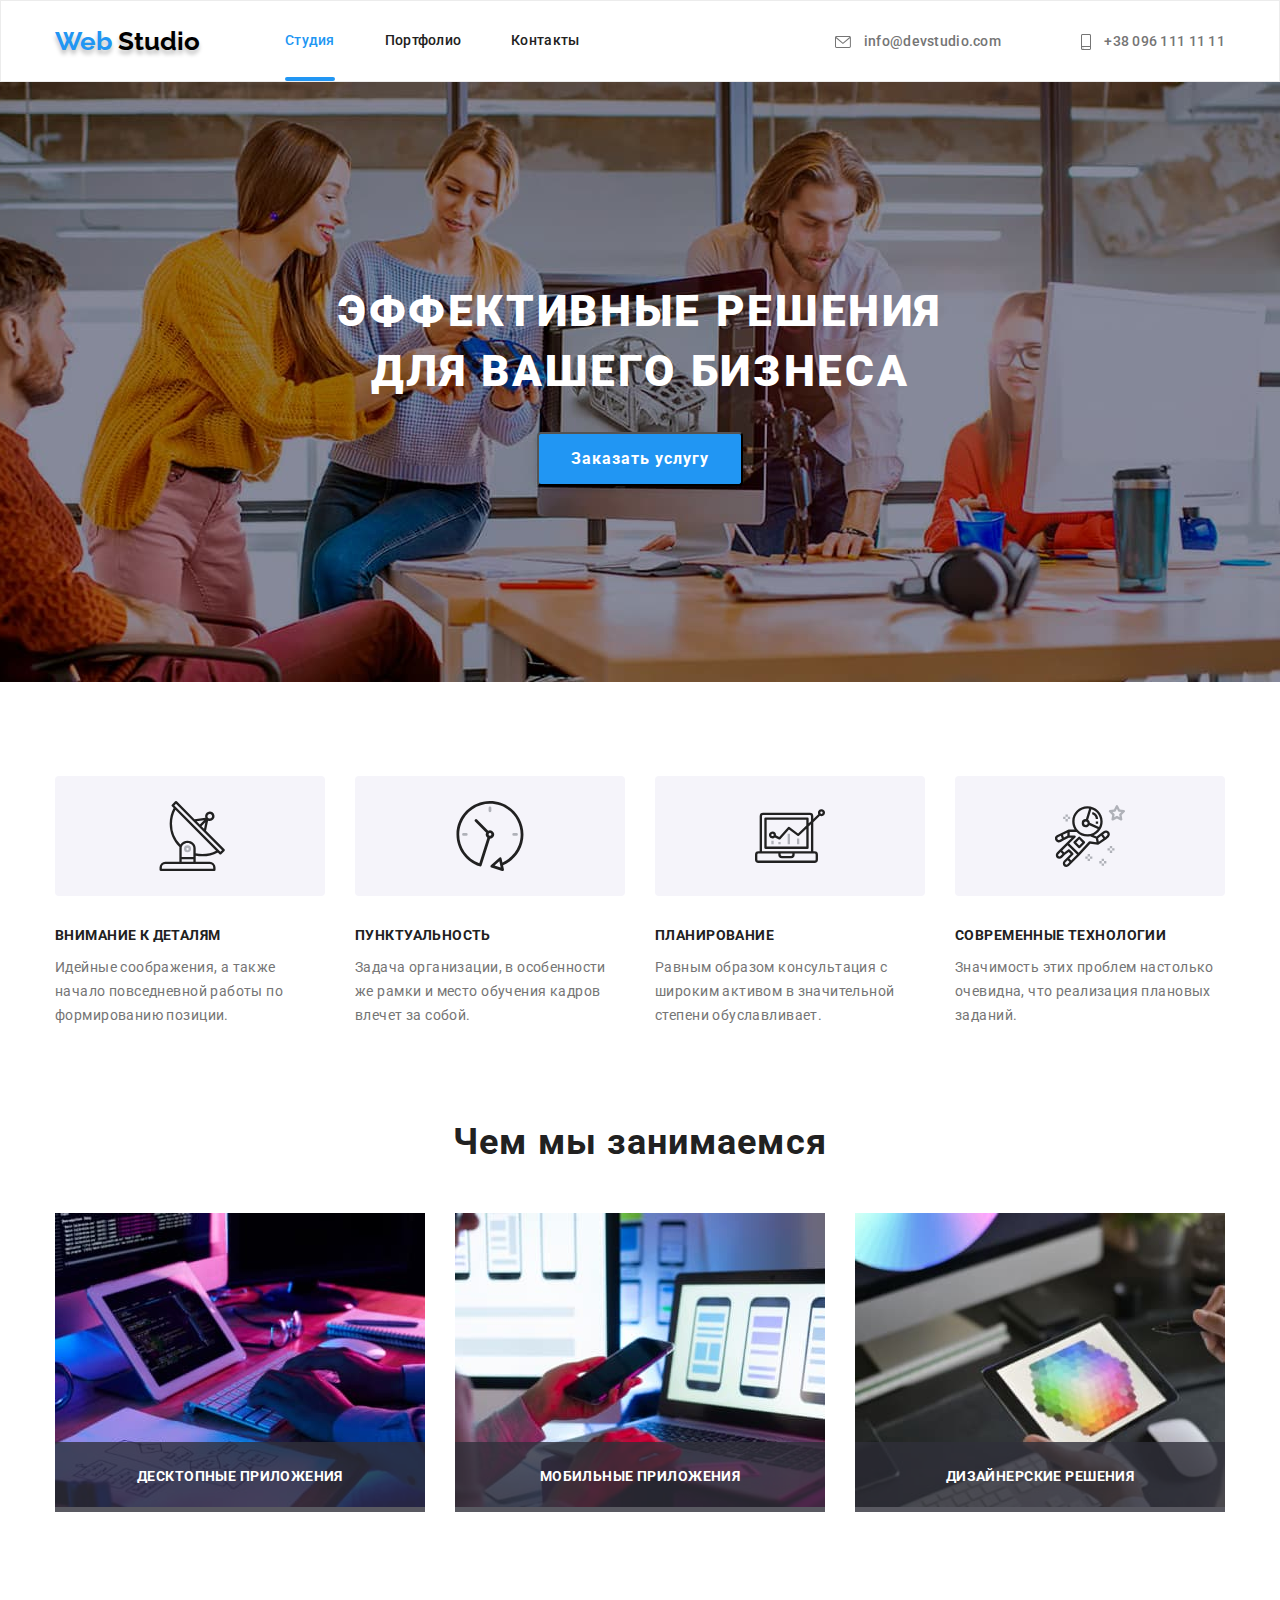
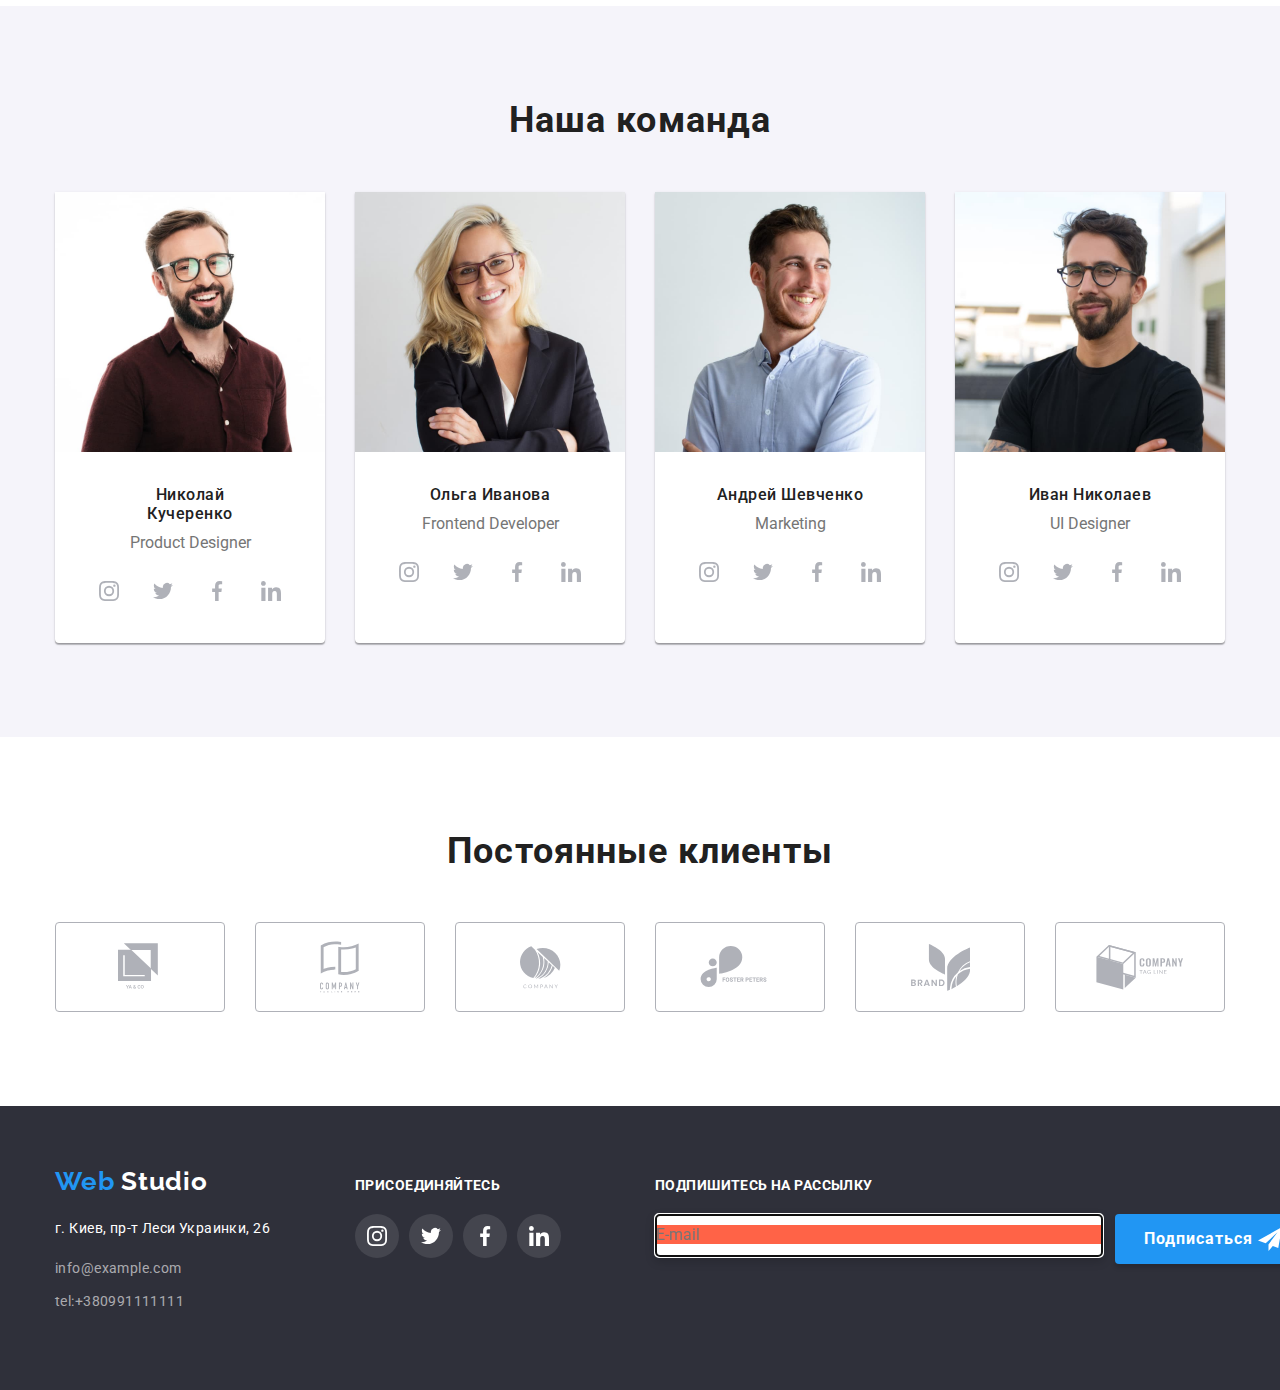
==== commit 0fae0053: "HW6" ====
--- a/index.html
+++ b/index.html
@@ -513,25 +513,28 @@
         </div>
 
 
-/* sign-up */
+<!-- /* sign-up */ -->
 
         <div class="sign-up">
           <b class="join"> Подпишитесь на рассылку</b>
           <form class="join-us-form">
-          <input type="email" class="join-email" name="email" id="email" placeholder="E-mail"/>
-
-                    <button class="btn btn-sign-up icon-vektor" type="submit">Подписаться
-                      <svg class="icon-send-form">
+<div class="form-field">
+            <input type="email" class="join-email" name="email" id="email" placeholder="E-mail" autofocus/>
+</div>
+
+                    <button class="btn-footer" type="submit">Подписаться
+                      <svg class="icon-send-form" width="24" height="24">
                         <use href="./images/ikonki svg/without color/sprite-nocolor.svg#icon-icon-send" </use>
                       </svg>
                     </button>
-                    </div>
+                </div>
           </form>
-      </div>
+        </div>
+
     </footer>
 
 
-    /* Modal btn-close*/
+    <!-- /* Modal btn-close*/ -->
 
     <div class="backdrop is-hidden" data-modal>
       <div class="modal">
@@ -549,33 +552,59 @@
 <div class="name-form">  
 <b>Оставьте свои данные, мы вам перезвоним</b>
 </div>
+
 <div class="form-field">
   <label for="name" class="form-label">Имя</label>
-<input type="text" class="form-input" name="name" id="name" placeholder=" ">
-                <!-- <svg class="icon-vektor">
-                  <use href="./images/ikonki svg/without color/sprite-nocolor.svg#icon-vector-1-1" width="12" height="12" </use>
-                </svg> -->
-
+
+  <input type="text" class="form-input" name="name" id="name">
+
+    <span class="form-icon">
+      <svg width="18" height="18">
+        <use href="./images/ikonki svg/without color/sprite-nocolor.svg#icon-person-form">
+        </use>
+              </svg>
+    </span>
+            
 </div>
 
 <div class="form-field">
     <label for="tel" class="form-label">Телефон </label>
     <input type="tel" class="form-input" name="tel" id="tel">
+        <span class="form-icon">
+          <svg width="18" height="18">
+            <use href="./images/ikonki svg/without color/sprite-nocolor.svg#icon-phone-form">
+            </use>
+          </svg>
+        </span>
+
 </div>
 
 <div class="form-field">
     <label for="email" class="form-label"> Почта </label>
     <input type="email" class="form-input" name="email" id="email" autocomplete="on">
-</div>
+        <span class="form-icon">
+          <svg width="18" height="18">
+            <use href="./images/ikonki svg/without color/sprite-nocolor.svg#icon-email-form">
+            </use>
+          </svg>
+        </span>
+
+  </div>
 
 <div class="form-field">
   <label for="comment"class="form-label"> Комментарий </label>
 <textarea class="comment" class="form-input" name="comment" id="comment" rows="8" placeholder="Введите текст"></textarea>
 </div>
 
-  <input class="check-input" type="checkbox" name="checkbox" value="checkbox" id="checkbox">
-  <span class="check-box"></span>  
-  <label for="checkbox" class="check "> Соглашаюсь с рассылкой и принимаю Условия договора </label>
+<!-- checkbox -->
+
+<div class="form-field">
+<label class="label-field">
+  <input class="check-input" type="checkbox" name="checkbox" value="checkbox">
+  <span class="checkbox-icon"></span>  
+   Соглашаюсь с рассылкой и принимаю Условия договора 
+  </label>
+</div>
 
 
 <div class="form-field">
--- a/css/styles.css
+++ b/css/styles.css
@@ -17,6 +17,7 @@
   --white-color: #ffffff;
   --dark-color: #000000;
   --color1: #afb1b8;
+
   --transition: 250ms cubic-bezier(0.4, 0, 0.2, 1);
 }
 
@@ -644,29 +645,58 @@
 .join-us-form {
   display: flex;
   align-items: flex-start;
+  flex-direction: row;
 }
 
 .join-email {
   width: 358px;
-  height: 50px;
+  padding-top: 15px;
+  padding-bottom: 15px;
+  padding-left: 12px;
   border: 1px solid rgba(255, 255, 255, 0.3);
   box-sizing: border-box;
   filter: drop-shadow(0px 4px 4px rgba(0, 0, 0, 0.15));
   border-radius: 4px;
-  background: transparent;
-}
-.btn-sign-up {
-  display: inline-block;
+  color: rgba(255, 255, 255, 0.6);
+}
+
+.join-email::placeholder {
+  background-color: tomato;
 }
 
 .icon-send-form {
-  width: 24px;
-  height: 24px;
-  fill: #ffffff;
+  margin-left: 5px;
+  fill: white;
+}
+
+.btn-footer {
+  display: flex;
+  align-items: center;
+
+  width: 200px;
+  height: 50px;
+
+  font-weight: 700;
+  font-size: 16px;
+  line-height: 1.87;
+  text-align: center;
+  letter-spacing: 0.06em;
   color: #ffffff;
-}
-
-/* Modal .btn-close*/
+  background-color: var(--accent-color);
+  border: none;
+
+  box-shadow: 0px 4px 4px rgba(0, 0, 0, 0.15);
+  border-radius: 4px;
+
+  padding-top: 10px;
+  padding-bottom: 10px;
+  padding-left: 29px;
+  padding-right: 28px;
+
+  margin-left: 12px;
+}
+
+/* Modal.btn-close */
 
 /* style="position:absolute;width:0;height:0" posle <svg aria-hidden="true"*/
 
@@ -750,27 +780,45 @@
 }
 
 .form-field {
-  /* position: relative; */
-  display: flex;
-  /* width: 448px;
-  height: 40px; */
+  position: relative;
+  display: flex;
   flex-direction: column;
-  /* margin-bottom: 28px; */
-  /* outline: 2px solid #2196f3; */
-}
-
-.form-field label {
-  margin-bottom: 4px;
-  font-size: 12px;
-  line-height: 1.16;
-  /* identical to box height */
-  letter-spacing: 0.01em;
+  width: 448px;
+  text-align: left;
+  margin-bottom: 10px;
+}
+
+.form-icon {
+  position: absolute;
+  display: inline-block;
+  top: 50%;
+  left: 12px;
+  /* margin-right: 11px;
+  margin-left: 11px;
+  margin-top: 4px; */
+
+  transform: translateY(-50%);
+  fill: #212121;
+  transition: transform var(--transition);
+}
+
+.form-field:focus-within > .form-icon {
+  fill: var(--accent-color);
+}
+
+/* <!-- checkbox --> */
+
+.form-field .label-field {
+  margin-bottom: 20px;
+  font-size: 14px;
+  line-height: 1.71;
+  letter-spacing: 0.03em;
   color: #757575;
 }
 
 .form-field input {
   padding: 11px 0;
-  margin-bottom: 10px;
+  /* margin-bottom: 10px; */
   width: 448px;
   /* height: 40px; */
   border: 1px solid rgba(33, 33, 33, 0.2);
@@ -779,7 +827,7 @@
 }
 
 .form-field textarea {
-  margin-bottom: 20px;
+  margin-bottom: 10px;
 }
 
 .form-field textarea::placeholder {
@@ -788,32 +836,41 @@
 
 textarea {
   resize: none;
+  border: 1px solid rgba(33, 33, 33, 0.2);
+  border-radius: 4px;
+  padding: 12px 16px;
 }
 
 .comment {
-  padding: 12px 16px;
-  /* width: 448px; */
-  height: 120px;
-  border: 1px solid rgba(33, 33, 33, 0.2);
-  box-sizing: border-box;
-  border-radius: 4px;
   font-size: 12px;
   line-height: 14px;
   letter-spacing: 0.01em;
   color: rgba(117, 117, 117, 0.5);
 }
 
-.check {
-}
+.label-field {
+  display: flex;
+  align-items: center;
+}
+
+/* visuality hidden */
 
 .check-input {
-  position: absolute;
+  /* position: absolute;
   -webkit-appearance: none;
   -moz-appearance: none;
-  appearance: none;
-}
-
-.option {
+  appearance: none; */
+  position: absolute;
+  width: 1px;
+  height: 1px;
+  margin: -1px;
+  border: 0;
+  padding: 0;
+  clip: rect(0000);
+  overflow: hidden;
+}
+
+/* .option {
   display: block;
   width: 400px;
   height: 24px;
@@ -822,15 +879,24 @@
   font-size: 14px;
   line-height: 1.71;
   /* identical to box height, or 171% */
-  letter-spacing: 0.03em;
+/* letter-spacing: 0.03em;
   color: #757575;
-}
-
-.check-box {
-  position: absolute;
+} */
+
+.checkbox-icon {
+  display: inline-block;
   width: 16px;
   height: 15px;
-  background-image: ;
+  margin-right: 8px;
+  border: 2px solid #212121;
+  border-radius: 4px;
+}
+
+.check-input:checked + .checkbox-icon {
+  border-color: transparent;
+  background-image: url(../images/icon-check.svg);
+  background-size: contain;
+  background-origin: border-box;
 }
 
 .btn-submit {
@@ -841,10 +907,10 @@
   margin-right: auto;
 }
 
-.icon-vektor {
-  position: absolute;
-  top: 50%;
+/* .icon-vektor {
+  /* position: absolute; */
+/* top: 50%;
   padding: 15px;
   transform: translateY(-50%);
   transition: var(--transition);
-}
+} */
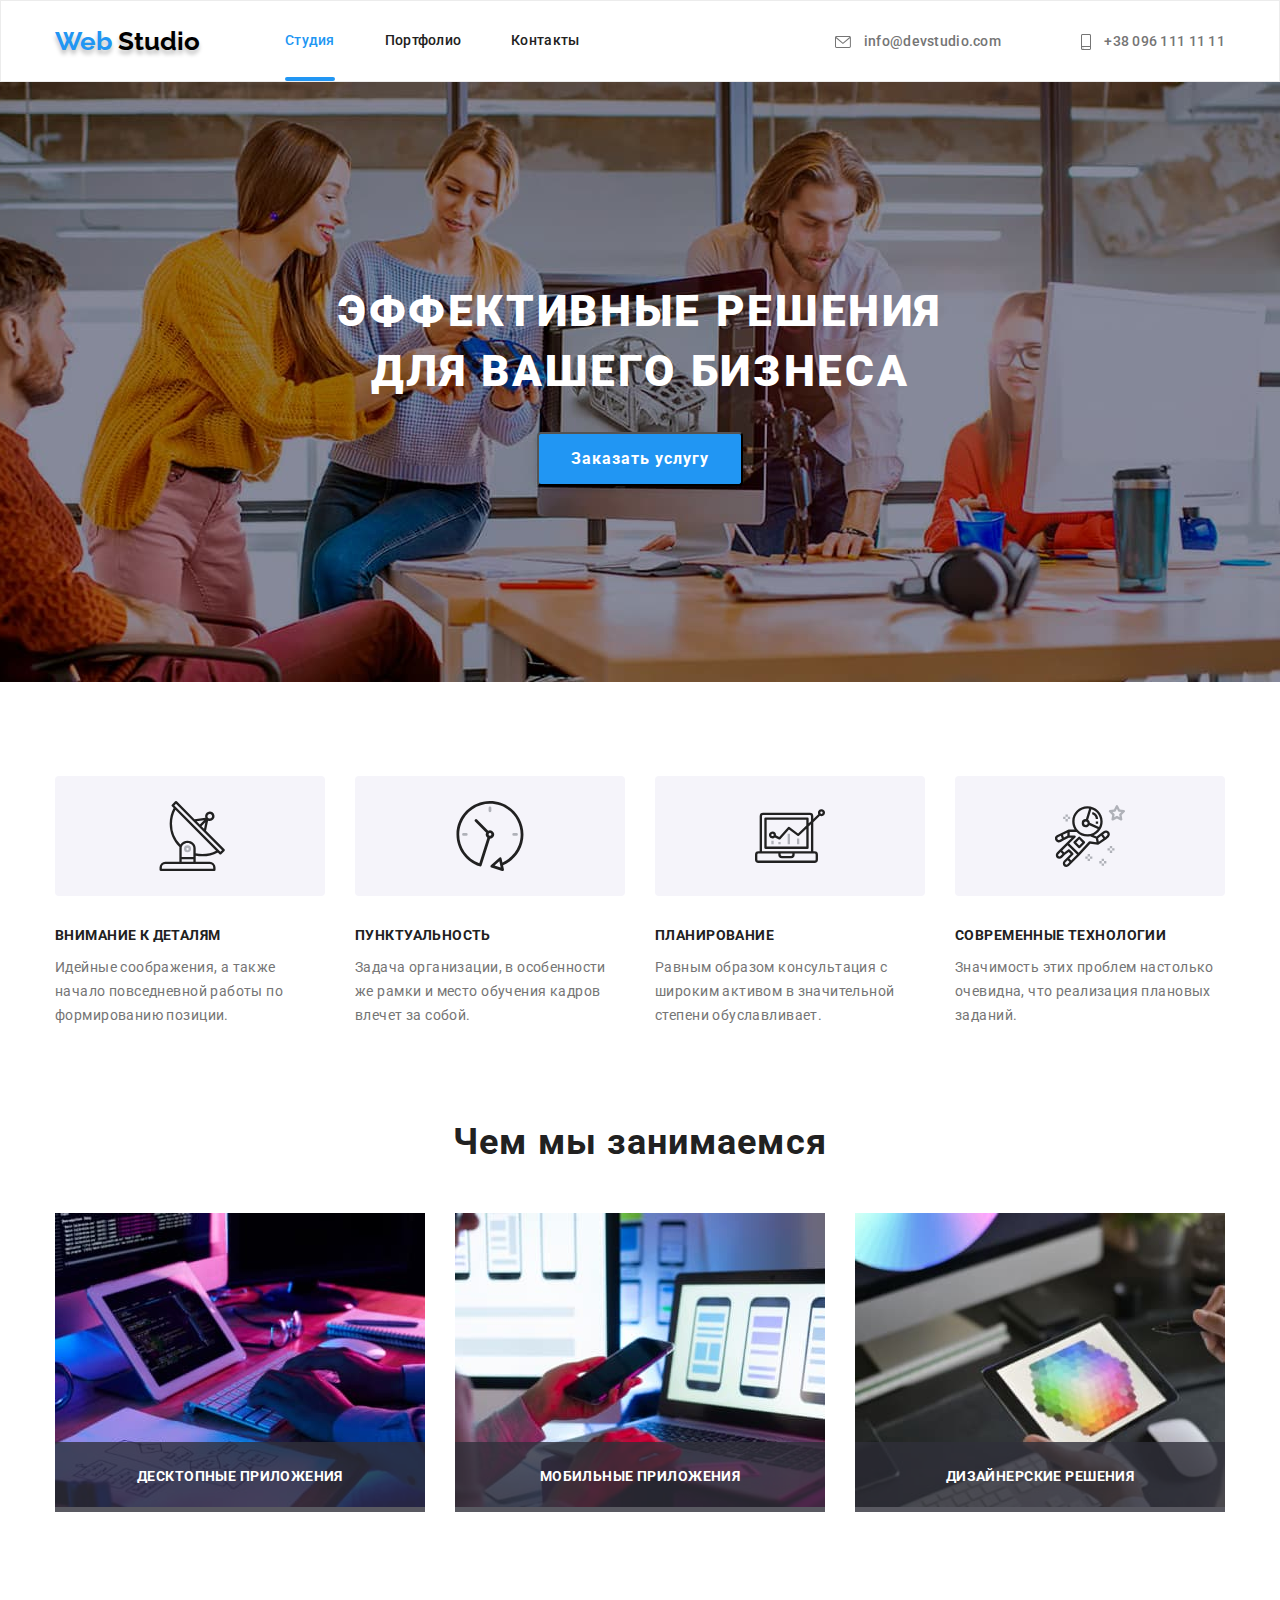
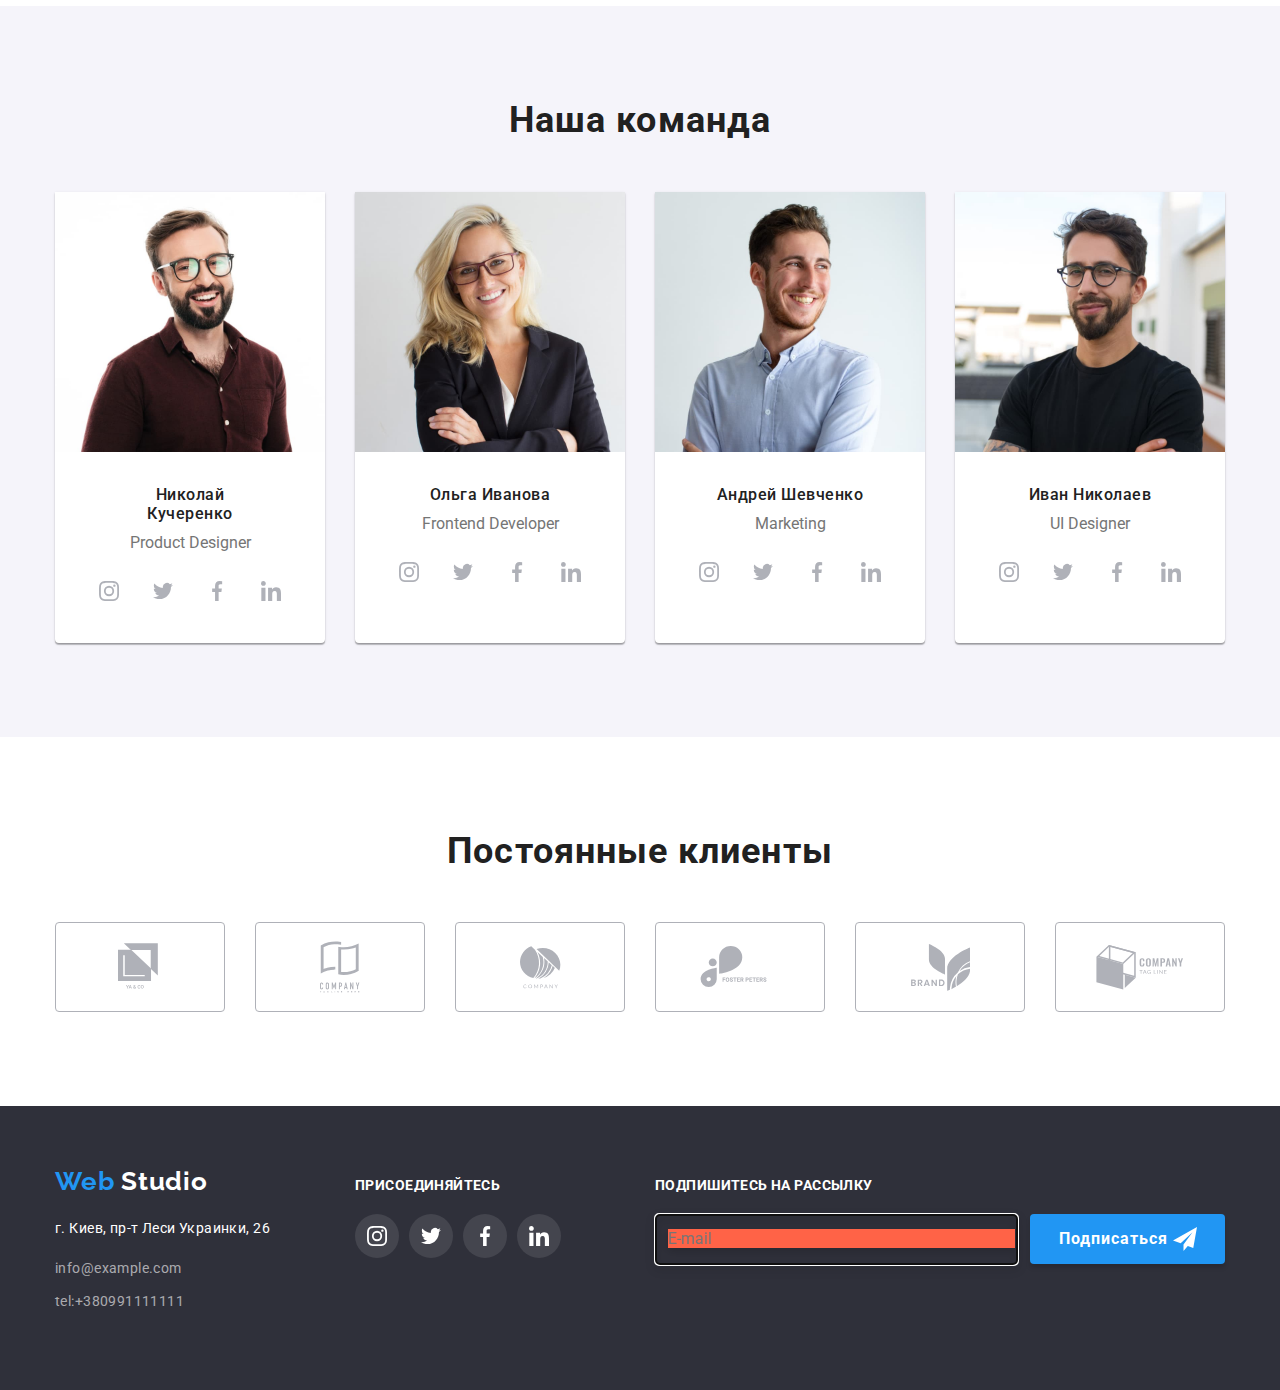
==== commit 8361870d: "HW6 updated" ====
--- a/index.html
+++ b/index.html
@@ -593,7 +593,7 @@
 
 <div class="form-field">
   <label for="comment"class="form-label"> Комментарий </label>
-<textarea class="comment" class="form-input" name="comment" id="comment" rows="8" placeholder="Введите текст"></textarea>
+<textarea class="comment" name="comment" id="comment" rows="8" placeholder="Введите текст"></textarea>
 </div>
 
 <!-- checkbox -->
@@ -601,8 +601,8 @@
 <div class="form-field">
 <label class="label-field">
   <input class="check-input" type="checkbox" name="checkbox" value="checkbox">
-  <span class="checkbox-icon"></span>  
-   Соглашаюсь с рассылкой и принимаю Условия договора 
+  <span class="checkbox-icon"></span>
+    Соглашаюсь с рассылкой и принимаю Условия договора
   </label>
 </div>
 
--- a/css/styles.css
+++ b/css/styles.css
@@ -649,7 +649,7 @@
 }
 
 .join-email {
-  width: 358px;
+  width: 100%;
   padding-top: 15px;
   padding-bottom: 15px;
   padding-left: 12px;
@@ -658,6 +658,7 @@
   filter: drop-shadow(0px 4px 4px rgba(0, 0, 0, 0.15));
   border-radius: 4px;
   color: rgba(255, 255, 255, 0.6);
+  background: transparent;
 }
 
 .join-email::placeholder {
@@ -672,10 +673,8 @@
 .btn-footer {
   display: flex;
   align-items: center;
-
   width: 200px;
   height: 50px;
-
   font-weight: 700;
   font-size: 16px;
   line-height: 1.87;
@@ -684,10 +683,8 @@
   color: #ffffff;
   background-color: var(--accent-color);
   border: none;
-
   box-shadow: 0px 4px 4px rgba(0, 0, 0, 0.15);
   border-radius: 4px;
-
   padding-top: 10px;
   padding-bottom: 10px;
   padding-left: 29px;
@@ -784,8 +781,25 @@
   display: flex;
   flex-direction: column;
   width: 448px;
-  text-align: left;
+  /* text-align: left; */
   margin-bottom: 10px;
+}
+
+.form-input {
+  padding-left: 42px;
+  padding-top: 11px;
+  padding-bottom: 11px;
+  width: 100%;
+  height: 40px;
+  border: 1px solid rgba(33, 33, 33, 0.2);
+  box-sizing: border-box;
+  border-radius: 4px;
+  transition: border-color var(--transition);
+}
+
+.form-input:focus {
+  border-color: #2196f3;
+  fill: #2196f3;
 }
 
 .form-icon {
@@ -793,37 +807,13 @@
   display: inline-block;
   top: 50%;
   left: 12px;
-  /* margin-right: 11px;
-  margin-left: 11px;
-  margin-top: 4px; */
-
-  transform: translateY(-50%);
+  /* transform: translateY(-50%); */
   fill: #212121;
-  transition: transform var(--transition);
-}
-
-.form-field:focus-within > .form-icon {
-  fill: var(--accent-color);
-}
-
-/* <!-- checkbox --> */
-
-.form-field .label-field {
-  margin-bottom: 20px;
-  font-size: 14px;
-  line-height: 1.71;
-  letter-spacing: 0.03em;
-  color: #757575;
-}
-
-.form-field input {
-  padding: 11px 0;
-  /* margin-bottom: 10px; */
-  width: 448px;
-  /* height: 40px; */
-  border: 1px solid rgba(33, 33, 33, 0.2);
-  box-sizing: border-box;
-  border-radius: 4px;
+  transition: fill var(--transition);
+}
+
+.form-input:focus ~ .form-icon {
+  fill: #2196f3;
 }
 
 .form-field textarea {
@@ -843,45 +833,39 @@
 
 .comment {
   font-size: 12px;
-  line-height: 14px;
+  line-height: 1.16;
   letter-spacing: 0.01em;
   color: rgba(117, 117, 117, 0.5);
 }
 
-.label-field {
-  display: flex;
-  align-items: center;
+/* Checkbox */
+
+.form-field .label-field {
+  display: flex;
+  align-items: center;
+  margin-bottom: 20px;
+  font-size: 14px;
+  line-height: 1.71;
+  letter-spacing: 0.03em;
+  color: #757575;
 }
 
 /* visuality hidden */
 
 .check-input {
-  /* position: absolute;
+  position: absolute;
   -webkit-appearance: none;
   -moz-appearance: none;
-  appearance: none; */
-  position: absolute;
+  appearance: none;
+  /* position: absolute;
   width: 1px;
   height: 1px;
   margin: -1px;
   border: 0;
   padding: 0;
   clip: rect(0000);
-  overflow: hidden;
-}
-
-/* .option {
-  display: block;
-  width: 400px;
-  height: 24px;
-  margin-left: 8px;
-  margin-right: 51px;
-  font-size: 14px;
-  line-height: 1.71;
-  /* identical to box height, or 171% */
-/* letter-spacing: 0.03em;
-  color: #757575;
-} */
+  overflow: hidden; */
+}
 
 .checkbox-icon {
   display: inline-block;
@@ -900,17 +884,7 @@
 }
 
 .btn-submit {
-  /* margin-right: 164px;
-  margin-left: 164px; */
   align-items: center;
   margin-left: auto;
   margin-right: auto;
 }
-
-/* .icon-vektor {
-  /* position: absolute; */
-/* top: 50%;
-  padding: 15px;
-  transform: translateY(-50%);
-  transition: var(--transition);
-} */
